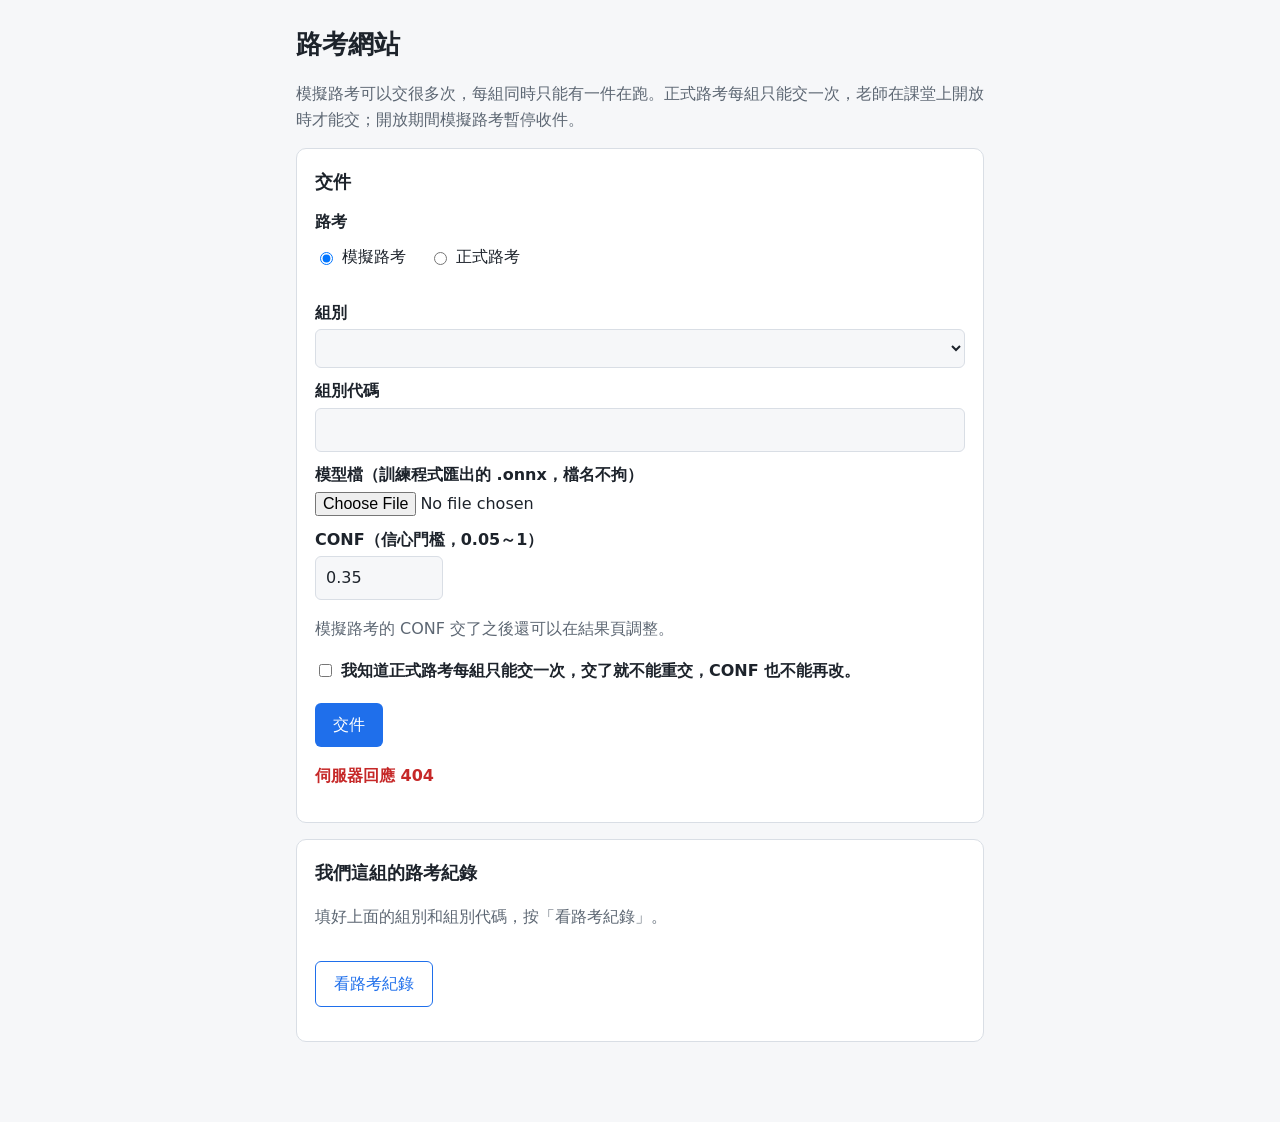
==== src/road_test/web/static/index.html @ 0482efb1 "feat: 正式路考：老師開關、每組一次、CONF 鎖定、優先執行 - 老師密碼從 ROAD_TEST_TEACHER_PASSWORD 讀（web/teacher.py，#10 沿用）；沒設定或不對" ====
<!doctype html>
<html lang="zh-Hant-TW">
<head>
  <meta charset="utf-8">
  <meta name="viewport" content="width=device-width, initial-scale=1">
  <title>路考網站</title>
  <link rel="stylesheet" href="style.css">
</head>
<body>
<main>
  <h1>路考網站</h1>
  <p class="muted">模擬路考可以交很多次，每組同時只能有一件在跑。正式路考每組只能交一次，老師在課堂上開放時才能交；開放期間模擬路考暫停收件。</p>
  <p id="final-banner" class="banner" hidden>正式路考開放中。</p>

  <form id="submit" class="card">
    <h2>交件</h2>
    <fieldset class="kinds">
      <legend>路考</legend>
      <label class="inline"><input type="radio" name="kind" value="mock" checked> 模擬路考</label>
      <label class="inline"><input type="radio" name="kind" value="final"> 正式路考</label>
      <p class="muted" id="kind-hint"></p>
    </fieldset>
    <label for="group">組別</label>
    <select id="group" name="group" required></select>
    <label for="code">組別代碼</label>
    <input id="code" name="code" type="password" autocomplete="off" required>
    <label for="model">模型檔（訓練程式匯出的 .onnx，檔名不拘）</label>
    <input id="model" name="model" type="file" accept=".onnx" required>
    <label for="conf">CONF（信心門檻，0.05～1）</label>
    <input id="conf" name="conf" type="number" min="0.05" max="1" step="0.05" value="0.35" required>
    <p class="muted" id="conf-hint">模擬路考的 CONF 交了之後還可以在結果頁調整。</p>
    <label class="inline confirm" id="confirm-row" hidden>
      <input type="checkbox" name="confirm" value="true" id="confirm">
      我知道正式路考每組只能交一次，交了就不能重交，CONF 也不能再改。
    </label>
    <button type="submit">交件</button>
    <p id="submit-error" class="error" role="alert"></p>
  </form>

  <section class="card">
    <h2>我們這組的路考紀錄</h2>
    <p class="muted" id="records-hint">填好上面的組別和組別代碼，按「看路考紀錄」。</p>
    <button type="button" class="secondary" id="show-records">看路考紀錄</button>
    <p id="records-error" class="error" role="alert"></p>
    <div id="records" hidden>
      <h3>正式路考</h3>
      <p class="muted" id="final-empty">還沒交正式路考。</p>
      <div class="table-wrap">
        <table id="records-final">
          <thead><tr><th>上傳時間</th><th>檔名</th><th class="num">CONF（鎖定）</th><th>狀態</th><th class="num">成績</th></tr></thead>
          <tbody></tbody>
        </table>
      </div>
      <h3>模擬路考</h3>
      <p class="muted" id="mock-empty">還沒交模擬路考。</p>
      <div class="table-wrap">
        <table id="records-mock">
          <thead><tr><th>上傳時間</th><th>檔名</th><th class="num">CONF</th><th>狀態</th><th class="num">成績</th></tr></thead>
          <tbody></tbody>
        </table>
      </div>
    </div>
  </section>
</main>
<script src="common.js"></script>
<script src="index.js"></script>
</body>
</html>
---- src/road_test/web/static/style.css ----
:root {
  --bg: #f6f7f9; --card: #fff; --text: #1d232b; --muted: #5d6773; --line: #d9dee5;
  --accent: #1f6feb; --bad: #c62828; --warn: #c06600; --good: #2e7d32;
}
@media (prefers-color-scheme: dark) {
  :root { --bg: #14181d; --card: #1d232b; --text: #e6e9ee; --muted: #9aa4b0; --line: #333c47;
          --accent: #5b9bff; --bad: #ff6b6b; --warn: #ffa94d; --good: #63c174; }
}
* { box-sizing: border-box; }
body { margin: 0; background: var(--bg); color: var(--text);
       font: 16px/1.6 system-ui, "Noto Sans TC", "Microsoft JhengHei", sans-serif; }
main { max-width: 720px; margin: 0 auto; padding: 24px 16px 64px; }
h1 { font-size: 1.6rem; margin: 0 0 4px; }
h2 { font-size: 1.15rem; margin: 0 0 12px; }
a { color: var(--accent); }
.card { background: var(--card); border: 1px solid var(--line); border-radius: 10px; padding: 18px; margin: 16px 0; }
.muted { color: var(--muted); }
label { display: block; margin: 10px 0 4px; font-weight: 600; }
input, select, button { font: inherit; }
input[type=text], input[type=password], select { width: 100%; padding: 8px 10px; border: 1px solid var(--line);
  border-radius: 6px; background: var(--bg); color: var(--text); }
input[type=file] { width: 100%; }
button { margin-top: 16px; padding: 9px 18px; border: 0; border-radius: 6px; background: var(--accent); color: #fff;
         cursor: pointer; }
button:disabled { opacity: .5; cursor: default; }
button.secondary { background: transparent; color: var(--accent); border: 1px solid var(--accent); }
.error { color: var(--bad); font-weight: 600; }
.banner { background: var(--card); border: 2px solid var(--warn); border-radius: 8px; padding: 8px 12px; font-weight: 600; }
fieldset.kinds { border: 0; padding: 0; margin: 10px 0 0; }
fieldset.kinds legend { font-weight: 600; padding: 0; }
label.inline { display: inline-flex; gap: 6px; align-items: center; font-weight: 400; margin-right: 18px; }
label.confirm { display: flex; align-items: flex-start; margin-top: 12px; font-weight: 600; }
label.confirm input { margin-top: 6px; }
input[type=number] { width: 8em; padding: 8px 10px; border: 1px solid var(--line); border-radius: 6px;
  background: var(--bg); color: var(--text); }
h3 { font-size: 1rem; margin: 16px 0 6px; }
.score { font-size: 3rem; font-weight: 700; line-height: 1.1; }
progress { width: 100%; height: 10px; }
.table-wrap { overflow-x: auto; }
table { width: 100%; border-collapse: collapse; }
th, td { text-align: left; padding: 6px 4px; border-bottom: 1px solid var(--line); white-space: nowrap; }
td.num, th.num { text-align: right; font-variant-numeric: tabular-nums; }
ol.log { list-style: none; padding: 0; margin: 0; font-variant-numeric: tabular-nums; }
ol.log li { padding: 6px 0; border-bottom: 1px solid var(--line); display: flex; gap: 12px; }
ol.log .t { color: var(--muted); min-width: 3.5em; }
ol.log .p { margin-left: auto; color: var(--bad); font-weight: 600; }
.miss { color: var(--bad); }
.false-alarm { color: var(--warn); }
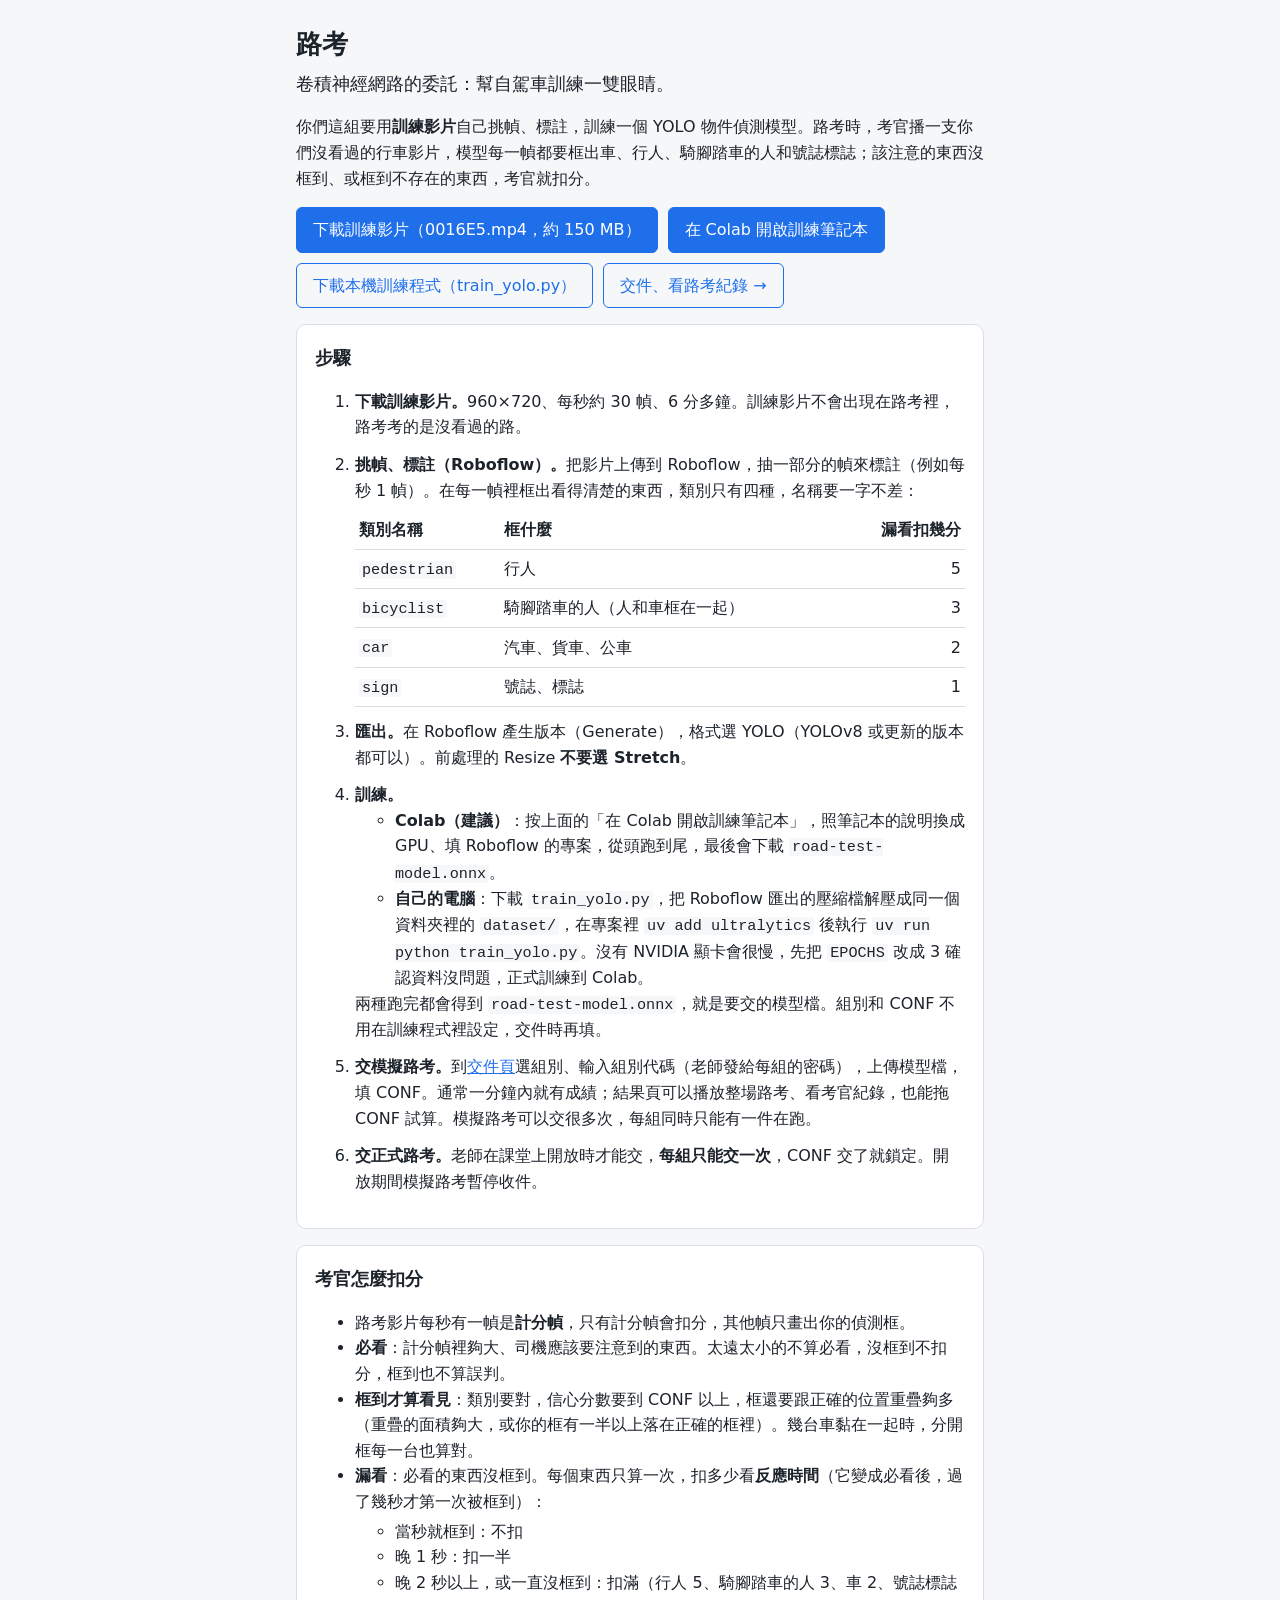
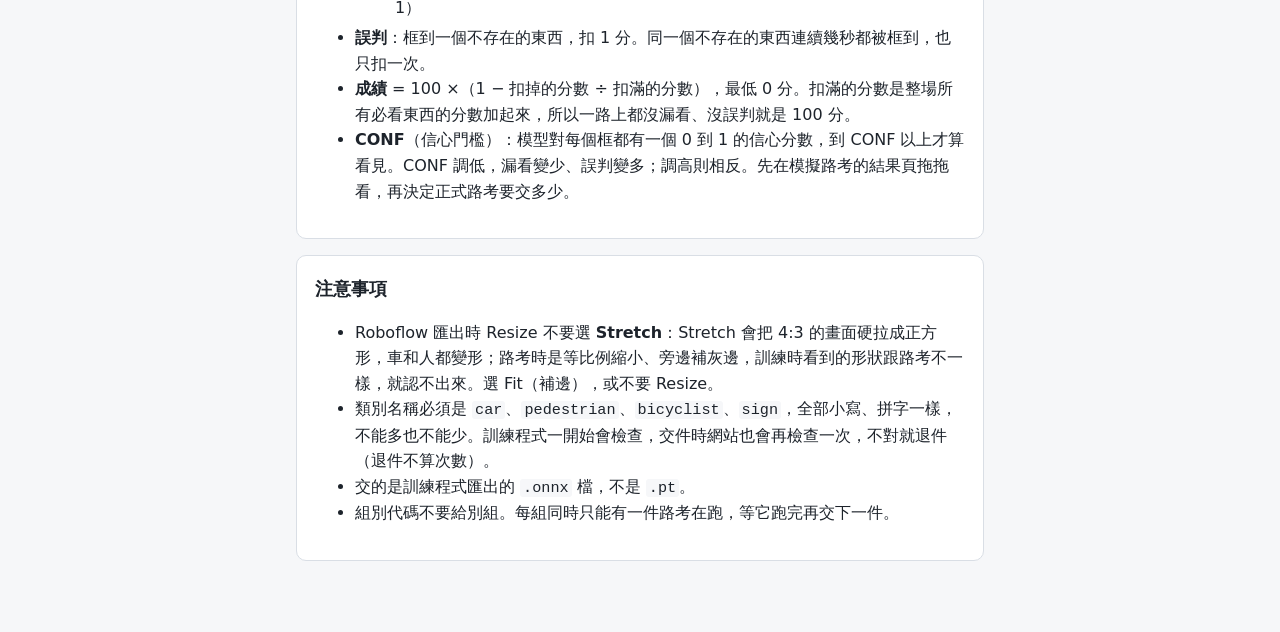
==== commit 7cd937f4: "feat: 首頁改成委託頁（說明、計分規則、注意事項、下載訓練影片與訓練程式、在 Colab 開啟），交件移到 submit.html Co-Authored-By: Claude Opus 5.5 " ====
--- a/src/road_test/web/static/index.html
+++ b/src/road_test/web/static/index.html
@@ -7,62 +7,74 @@
   <link rel="stylesheet" href="style.css">
 </head>
 <body>
-<main>
-  <h1>路考網站</h1>
-  <p class="muted">模擬路考可以交很多次，每組同時只能有一件在跑。正式路考每組只能交一次，老師在課堂上開放時才能交；開放期間模擬路考暫停收件。</p>
-  <p id="final-banner" class="banner" hidden>正式路考開放中。</p>
+<main class="brief">
+  <h1>路考</h1>
+  <p class="lead">卷積神經網路的委託：幫自駕車訓練一雙眼睛。</p>
+  <p>你們這組要用<strong>訓練影片</strong>自己挑幀、標註，訓練一個 YOLO 物件偵測模型。路考時，考官播一支你們沒看過的行車影片，模型每一幀都要框出車、行人、騎腳踏車的人和號誌標誌；該注意的東西沒框到、或框到不存在的東西，考官就扣分。</p>
 
-  <form id="submit" class="card">
-    <h2>交件</h2>
-    <fieldset class="kinds">
-      <legend>路考</legend>
-      <label class="inline"><input type="radio" name="kind" value="mock" checked> 模擬路考</label>
-      <label class="inline"><input type="radio" name="kind" value="final"> 正式路考</label>
-      <p class="muted" id="kind-hint"></p>
-    </fieldset>
-    <label for="group">組別</label>
-    <select id="group" name="group" required></select>
-    <label for="code">組別代碼</label>
-    <input id="code" name="code" type="password" autocomplete="off" required>
-    <label for="model">模型檔（訓練程式匯出的 .onnx，檔名不拘）</label>
-    <input id="model" name="model" type="file" accept=".onnx" required>
-    <label for="conf">CONF（信心門檻，0.05～1）</label>
-    <input id="conf" name="conf" type="number" min="0.05" max="1" step="0.05" value="0.35" required>
-    <p class="muted" id="conf-hint">模擬路考的 CONF 交了之後還可以在結果頁調整。</p>
-    <label class="inline confirm" id="confirm-row" hidden>
-      <input type="checkbox" name="confirm" value="true" id="confirm">
-      我知道正式路考每組只能交一次，交了就不能重交，CONF 也不能再改。
-    </label>
-    <button type="submit">交件</button>
-    <p id="submit-error" class="error" role="alert"></p>
-  </form>
+  <nav class="actions" aria-label="下載與交件">
+    <a class="button" href="/downloads/0016E5.mp4" download>下載訓練影片（0016E5.mp4，約 150 MB）</a>
+    <a class="button" href="https://colab.research.google.com/github/mz038197/road-test/blob/main/student/train_yolo_colab.ipynb" target="_blank" rel="noopener">在 Colab 開啟訓練筆記本</a>
+    <a class="button secondary" href="/downloads/train_yolo.py" download>下載本機訓練程式（train_yolo.py）</a>
+    <a class="button secondary" href="submit.html">交件、看路考紀錄 →</a>
+  </nav>
 
   <section class="card">
-    <h2>我們這組的路考紀錄</h2>
-    <p class="muted" id="records-hint">填好上面的組別和組別代碼，按「看路考紀錄」。</p>
-    <button type="button" class="secondary" id="show-records">看路考紀錄</button>
-    <p id="records-error" class="error" role="alert"></p>
-    <div id="records" hidden>
-      <h3>正式路考</h3>
-      <p class="muted" id="final-empty">還沒交正式路考。</p>
-      <div class="table-wrap">
-        <table id="records-final">
-          <thead><tr><th>上傳時間</th><th>檔名</th><th class="num">CONF（鎖定）</th><th>狀態</th><th class="num">成績</th></tr></thead>
-          <tbody></tbody>
+    <h2>步驟</h2>
+    <ol class="steps">
+      <li><strong>下載訓練影片。</strong>960×720、每秒約 30 幀、6 分多鐘。訓練影片不會出現在路考裡，路考考的是沒看過的路。</li>
+      <li><strong>挑幀、標註（Roboflow）。</strong>把影片上傳到 Roboflow，抽一部分的幀來標註（例如每秒 1 幀）。在每一幀裡框出看得清楚的東西，類別只有四種，名稱要一字不差：
+        <table class="classes">
+          <thead><tr><th>類別名稱</th><th>框什麼</th><th class="num">漏看扣幾分</th></tr></thead>
+          <tbody>
+            <tr><td><code>pedestrian</code></td><td>行人</td><td class="num">5</td></tr>
+            <tr><td><code>bicyclist</code></td><td>騎腳踏車的人（人和車框在一起）</td><td class="num">3</td></tr>
+            <tr><td><code>car</code></td><td>汽車、貨車、公車</td><td class="num">2</td></tr>
+            <tr><td><code>sign</code></td><td>號誌、標誌</td><td class="num">1</td></tr>
+          </tbody>
         </table>
-      </div>
-      <h3>模擬路考</h3>
-      <p class="muted" id="mock-empty">還沒交模擬路考。</p>
-      <div class="table-wrap">
-        <table id="records-mock">
-          <thead><tr><th>上傳時間</th><th>檔名</th><th class="num">CONF</th><th>狀態</th><th class="num">成績</th></tr></thead>
-          <tbody></tbody>
-        </table>
-      </div>
-    </div>
+      </li>
+      <li><strong>匯出。</strong>在 Roboflow 產生版本（Generate），格式選 YOLO（YOLOv8 或更新的版本都可以）。前處理的 Resize <strong>不要選 Stretch</strong>。</li>
+      <li><strong>訓練。</strong>
+        <ul>
+          <li><strong>Colab（建議）</strong>：按上面的「在 Colab 開啟訓練筆記本」，照筆記本的說明換成 GPU、填 Roboflow 的專案，從頭跑到尾，最後會下載 <code>road-test-model.onnx</code>。</li>
+          <li><strong>自己的電腦</strong>：下載 <code>train_yolo.py</code>，把 Roboflow 匯出的壓縮檔解壓成同一個資料夾裡的 <code>dataset/</code>，在專案裡 <code>uv add ultralytics</code> 後執行 <code>uv run python train_yolo.py</code>。沒有 NVIDIA 顯卡會很慢，先把 <code>EPOCHS</code> 改成 3 確認資料沒問題，正式訓練到 Colab。</li>
+        </ul>
+        兩種跑完都會得到 <code>road-test-model.onnx</code>，就是要交的模型檔。組別和 CONF 不用在訓練程式裡設定，交件時再填。
+      </li>
+      <li><strong>交模擬路考。</strong>到<a href="submit.html">交件頁</a>選組別、輸入組別代碼（老師發給每組的密碼），上傳模型檔，填 CONF。通常一分鐘內就有成績；結果頁可以播放整場路考、看考官紀錄，也能拖 CONF 試算。模擬路考可以交很多次，每組同時只能有一件在跑。</li>
+      <li><strong>交正式路考。</strong>老師在課堂上開放時才能交，<strong>每組只能交一次</strong>，CONF 交了就鎖定。開放期間模擬路考暫停收件。</li>
+    </ol>
+  </section>
+
+  <section class="card">
+    <h2>考官怎麼扣分</h2>
+    <ul>
+      <li>路考影片每秒有一幀是<strong>計分幀</strong>，只有計分幀會扣分，其他幀只畫出你的偵測框。</li>
+      <li><strong>必看</strong>：計分幀裡夠大、司機應該要注意到的東西。太遠太小的不算必看，沒框到不扣分，框到也不算誤判。</li>
+      <li><strong>框到才算看見</strong>：類別要對，信心分數要到 CONF 以上，框還要跟正確的位置重疊夠多（重疊的面積夠大，或你的框有一半以上落在正確的框裡）。幾台車黏在一起時，分開框每一台也算對。</li>
+      <li><strong>漏看</strong>：必看的東西沒框到。每個東西只算一次，扣多少看<strong>反應時間</strong>（它變成必看後，過了幾秒才第一次被框到）：
+        <ul>
+          <li>當秒就框到：不扣</li>
+          <li>晚 1 秒：扣一半</li>
+          <li>晚 2 秒以上，或一直沒框到：扣滿（行人 5、騎腳踏車的人 3、車 2、號誌標誌 1）</li>
+        </ul>
+      </li>
+      <li><strong>誤判</strong>：框到一個不存在的東西，扣 1 分。同一個不存在的東西連續幾秒都被框到，也只扣一次。</li>
+      <li><strong>成績</strong> = 100 ×（1 − 扣掉的分數 ÷ 扣滿的分數），最低 0 分。扣滿的分數是整場所有必看東西的分數加起來，所以一路上都沒漏看、沒誤判就是 100 分。</li>
+      <li><strong>CONF</strong>（信心門檻）：模型對每個框都有一個 0 到 1 的信心分數，到 CONF 以上才算看見。CONF 調低，漏看變少、誤判變多；調高則相反。先在模擬路考的結果頁拖拖看，再決定正式路考要交多少。</li>
+    </ul>
+  </section>
+
+  <section class="card">
+    <h2>注意事項</h2>
+    <ul>
+      <li>Roboflow 匯出時 Resize 不要選 <strong>Stretch</strong>：Stretch 會把 4:3 的畫面硬拉成正方形，車和人都變形；路考時是等比例縮小、旁邊補灰邊，訓練時看到的形狀跟路考不一樣，就認不出來。選 Fit（補邊），或不要 Resize。</li>
+      <li>類別名稱必須是 <code>car</code>、<code>pedestrian</code>、<code>bicyclist</code>、<code>sign</code>，全部小寫、拼字一樣，不能多也不能少。訓練程式一開始會檢查，交件時網站也會再檢查一次，不對就退件（退件不算次數）。</li>
+      <li>交的是訓練程式匯出的 <code>.onnx</code> 檔，不是 <code>.pt</code>。</li>
+      <li>組別代碼不要給別組。每組同時只能有一件路考在跑，等它跑完再交下一件。</li>
+    </ul>
   </section>
 </main>
-<script src="common.js"></script>
-<script src="index.js"></script>
 </body>
 </html>
--- a/src/road_test/web/static/style.css
+++ b/src/road_test/web/static/style.css
@@ -8,7 +8,7 @@
 }
 * { box-sizing: border-box; }
 body { margin: 0; background: var(--bg); color: var(--text);
-       font: 16px/1.6 system-ui, "Noto Sans TC", "Microsoft JhengHei", sans-serif; }
+       font: 16px/1.6 system-ui, "Microsoft JhengHei", "PingFang TC", "Noto Sans TC", sans-serif; }
 main { max-width: 720px; margin: 0 auto; padding: 24px 16px 64px; }
 h1 { font-size: 1.6rem; margin: 0 0 4px; }
 h2 { font-size: 1.15rem; margin: 0 0 12px; }
@@ -46,3 +46,71 @@
 ol.log .p { margin-left: auto; color: var(--bad); font-weight: 600; }
 .miss { color: var(--bad); }
 .false-alarm { color: var(--warn); }
+
+/* 結果頁的播放器（player.js）：左邊影片，右邊分數和考官紀錄，下面控制列 */
+body.wide main { max-width: 1320px; }
+#score-card { display: flex; align-items: baseline; gap: 10px; flex-wrap: wrap; }
+#score-card .score { font-size: 1.8rem; }
+.conf-slider { flex-basis: 100%; display: flex; align-items: center; gap: 10px; flex-wrap: wrap; }
+.conf-slider label { font-weight: 600; min-width: 6.5em; font-variant-numeric: tabular-nums; }
+.conf-slider input[type=range] { flex: 1 1 240px; max-width: 480px; }
+.conf-slider p { flex-basis: 100%; margin: 0; }
+.player { display: grid; grid-template-columns: minmax(0, 1fr) 320px; grid-template-rows: auto auto; gap: 12px;
+          margin: 16px 0; outline: none; }
+.player:fullscreen { background: #000; padding: 12px; grid-template-rows: minmax(0, 1fr) auto; color: #e6e9ee;
+                     --card: #1d232b; --line: #333c47; --muted: #9aa4b0; }
+.stage { position: relative; background: #000; border-radius: 8px; overflow: hidden; min-height: 0;
+         aspect-ratio: 4 / 3; align-self: start; justify-self: center;
+         width: min(100%, calc((100vh - 140px) * 4 / 3)); }  /* 控制列要留在螢幕裡 */
+.stage video { display: block; width: 100%; height: 100%; object-fit: fill; }
+.player:fullscreen .stage { height: 100%; width: auto; max-width: 100%; justify-self: center; align-self: center; }
+.stage canvas { position: absolute; inset: 0; width: 100%; height: 100%; pointer-events: auto; cursor: pointer; }
+.panel { background: var(--card); border: 1px solid var(--line); border-radius: 8px; padding: 14px;
+         display: flex; flex-direction: column; min-height: 0; max-height: 100%; overflow: hidden; }
+.player:not(:fullscreen) .panel { max-height: calc(100vh - 140px); }
+.live-score { font-size: 3.4rem; font-weight: 700; line-height: 1; font-variant-numeric: tabular-nums; }
+.live-score .unit { font-size: 1.2rem; margin-left: 4px; }
+.score-sub { margin: 4px 0 12px; font-size: .9rem; }
+.panel h2 { margin: 0 0 6px; }
+.panel .log { overflow-y: auto; flex: 1; padding-right: 10px; }
+.log button.jump { all: unset; display: flex; gap: 10px; width: 100%; cursor: pointer; }
+.log button.jump:hover, .log button.jump:focus-visible { background: color-mix(in srgb, var(--accent) 12%, transparent); }
+.log li:first-child { animation: arrive .6s ease-out; }
+@keyframes arrive { from { background: color-mix(in srgb, var(--bad) 25%, transparent); } }
+.controls { grid-column: 1 / -1; display: flex; align-items: center; gap: 10px; flex-wrap: wrap; }
+.controls button { margin: 0; padding: 6px 12px; }
+.controls .play { min-width: 3em; }
+.controls .seek { flex: 1; min-width: 160px; }
+.controls .clock { font-variant-numeric: tabular-nums; min-width: 7.5em; }
+.controls .speed { background: transparent; color: var(--accent); border: 1px solid var(--accent); }
+.controls .speed.on { background: var(--accent); color: #fff; }
+@media (max-width: 900px) {
+  .player { grid-template-columns: 1fr; }
+  .player:not(:fullscreen) .panel { max-height: 50vh; }
+}
+
+/* 管理頁（teacher.html） */
+body.admin main { max-width: 1000px; }
+.row { display: flex; align-items: center; gap: 10px; flex-wrap: wrap; margin-top: 12px; }
+.row button, .row label { margin: 0; }
+.row select { width: auto; }
+button.small { margin: 0; padding: 4px 10px; font-size: .9rem; }
+button.danger { background: var(--bad); color: #fff; }
+td.code { font: 600 1.35rem/1.2 ui-monospace, Consolas, monospace; letter-spacing: .06em; }
+td.actions button + button { margin-left: 6px; }
+.confirm-box { margin-top: 12px; padding: 12px 14px; border: 2px solid var(--warn); border-radius: 8px; }
+.confirm-box p { margin: 0 0 4px; }
+.confirm-box button { margin-top: 8px; }
+.notice { color: var(--good); font-weight: 600; }
+
+/* 委託頁（index.html） */
+.lead { font-size: 1.15rem; margin: 0 0 12px; }
+.actions { display: flex; flex-wrap: wrap; gap: 10px; margin: 16px 0; }
+a.button { display: inline-block; padding: 9px 16px; border-radius: 6px; background: var(--accent); color: #fff;
+           text-decoration: none; border: 1px solid var(--accent); }
+a.button.secondary { background: transparent; color: var(--accent); }
+.brief ol.steps > li { margin-bottom: 12px; }
+.brief ul ul { margin: 4px 0; }
+.brief code { font-size: .95em; padding: 0 3px; border-radius: 3px; background: var(--bg); }
+table.classes { margin: 8px 0; }
+table.classes td, table.classes th { white-space: normal; }
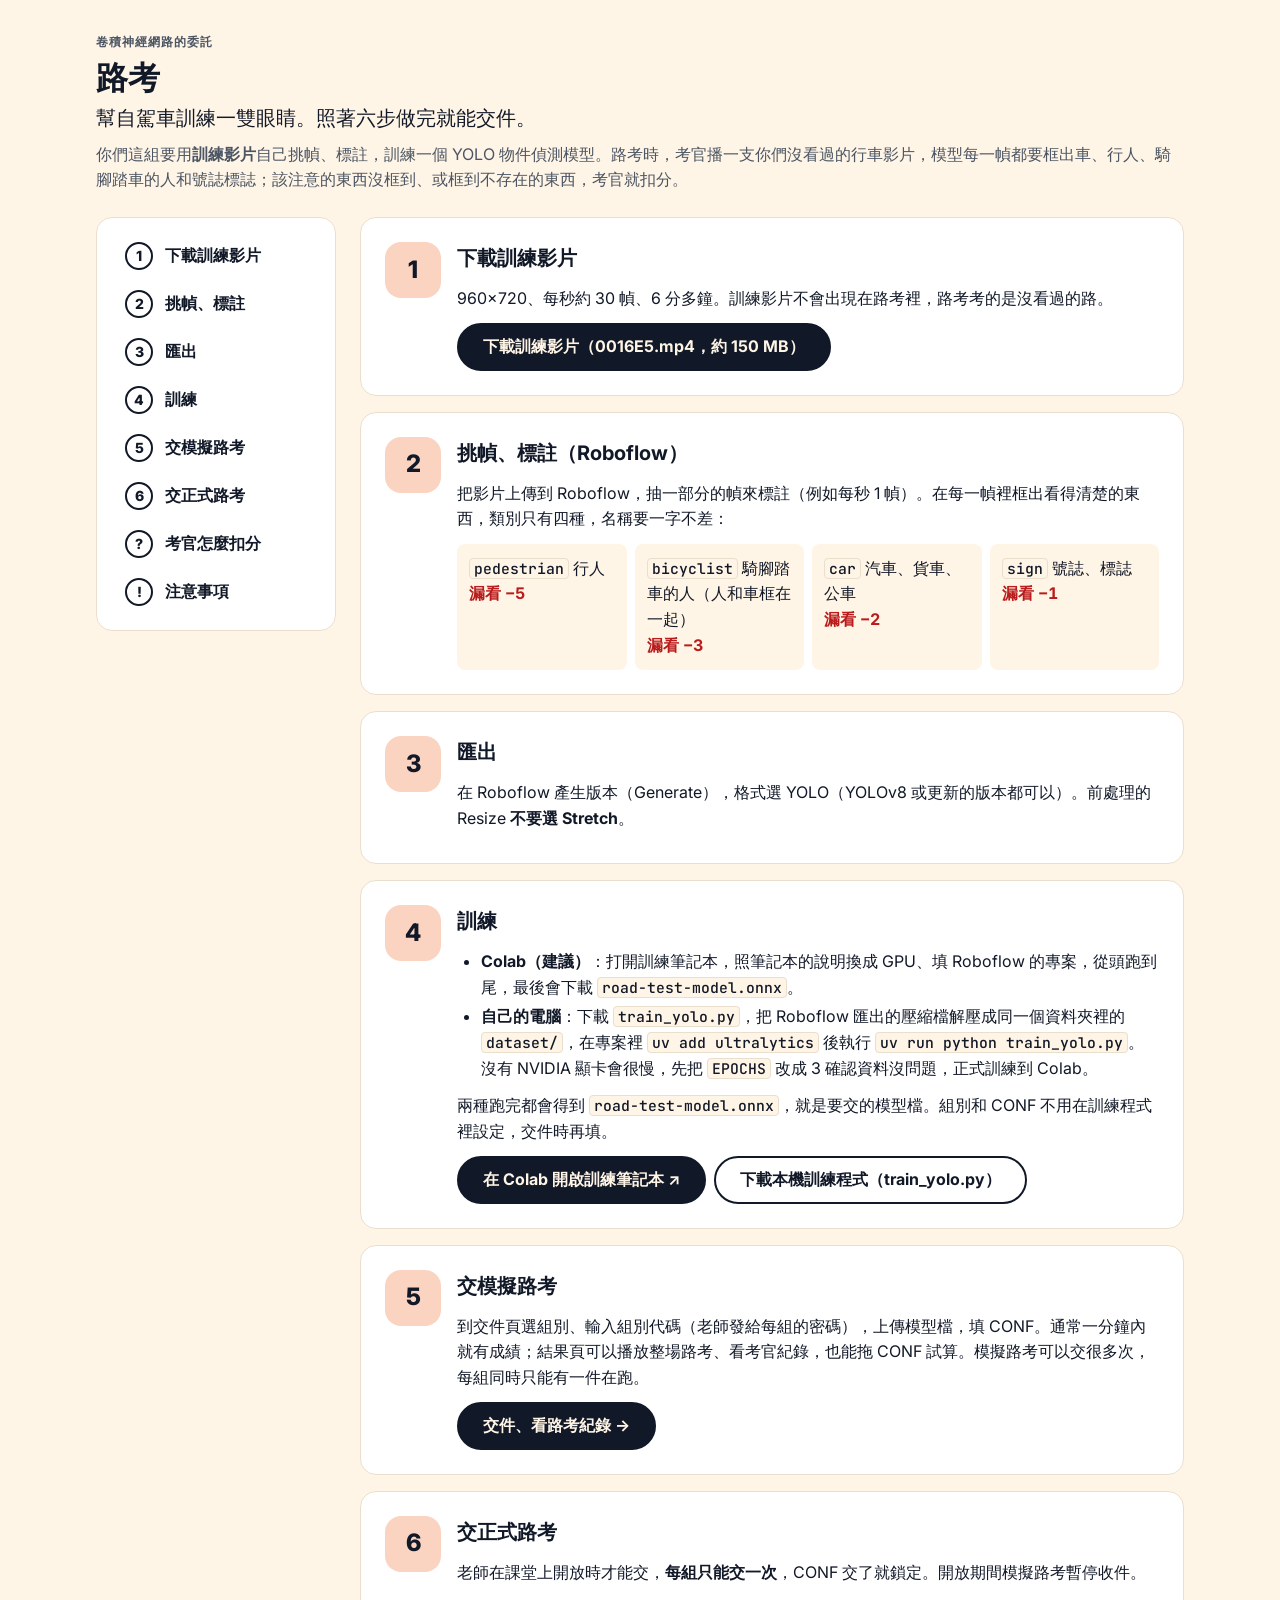
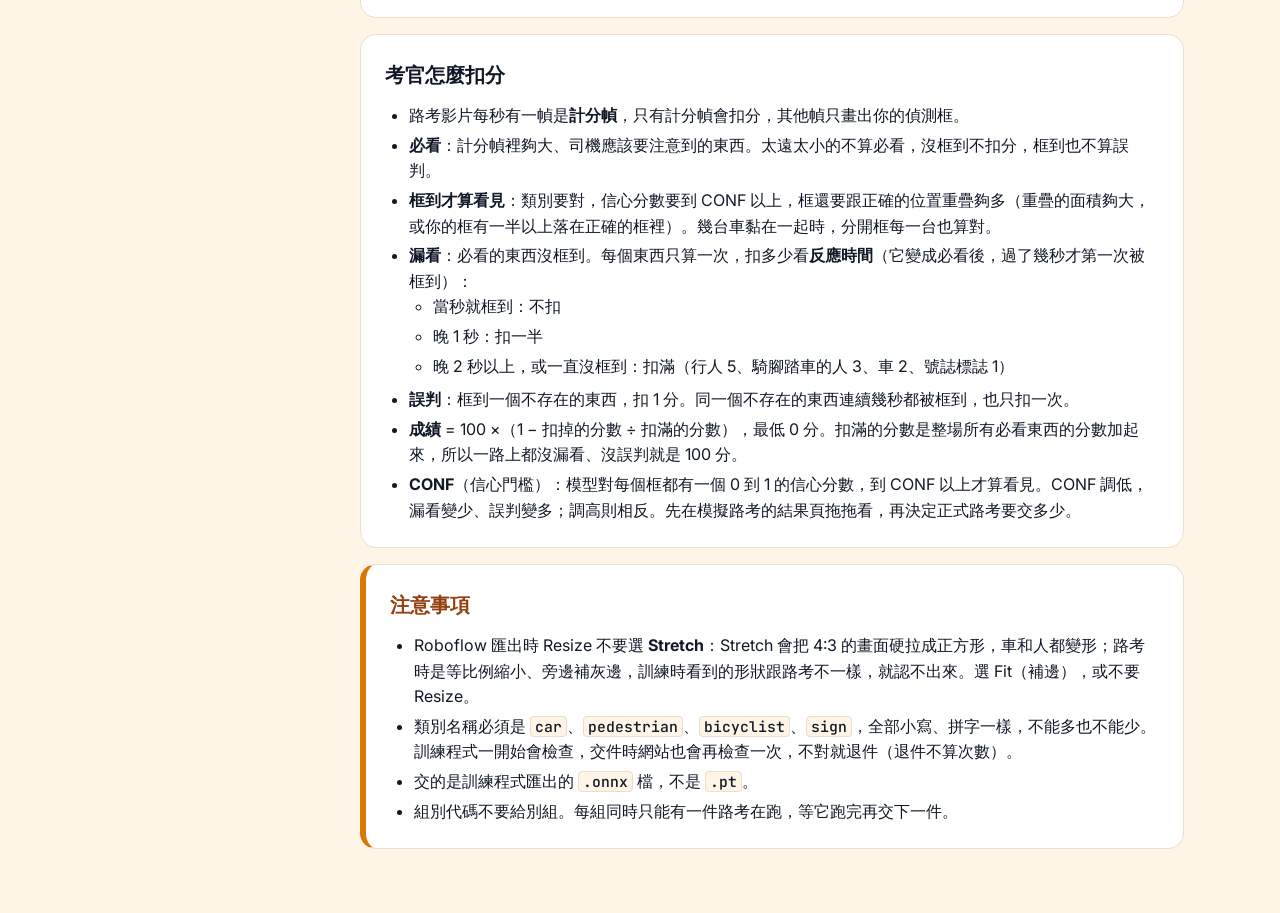
==== commit 3b49ed02: "feat: 委託頁、交件頁改成 bento 步驟版面（左邊步驟導覽，每一步一張方塊） - style.css 換成 bento 規格的色票、字級、間距變數，結果頁、管理頁、播放器跟著換色但版面不變 -" ====
--- a/src/road_test/web/static/index.html
+++ b/src/road_test/web/static/index.html
@@ -4,77 +4,131 @@
   <meta charset="utf-8">
   <meta name="viewport" content="width=device-width, initial-scale=1">
   <title>路考網站</title>
+  <link rel="stylesheet" href="https://fonts.googleapis.com/css2?family=Inter:wght@400;500;600;700;800&family=JetBrains+Mono:wght@500;600&display=swap">
   <link rel="stylesheet" href="style.css">
 </head>
-<body>
+<body class="steps-page">
 <main class="brief">
-  <h1>路考</h1>
-  <p class="lead">卷積神經網路的委託：幫自駕車訓練一雙眼睛。</p>
-  <p>你們這組要用<strong>訓練影片</strong>自己挑幀、標註，訓練一個 YOLO 物件偵測模型。路考時，考官播一支你們沒看過的行車影片，模型每一幀都要框出車、行人、騎腳踏車的人和號誌標誌；該注意的東西沒框到、或框到不存在的東西，考官就扣分。</p>
+  <header class="page-head">
+    <p class="eyebrow">卷積神經網路的委託</p>
+    <h1>路考</h1>
+    <p class="lead">幫自駕車訓練一雙眼睛。照著六步做完就能交件。</p>
+    <p class="muted">你們這組要用<strong>訓練影片</strong>自己挑幀、標註，訓練一個 YOLO 物件偵測模型。路考時，考官播一支你們沒看過的行車影片，模型每一幀都要框出車、行人、騎腳踏車的人和號誌標誌；該注意的東西沒框到、或框到不存在的東西，考官就扣分。</p>
+  </header>
 
-  <nav class="actions" aria-label="下載與交件">
-    <a class="button" href="/downloads/0016E5.mp4" download>下載訓練影片（0016E5.mp4，約 150 MB）</a>
-    <a class="button" href="https://colab.research.google.com/github/mz038197/road-test/blob/main/student/train_yolo_colab.ipynb" target="_blank" rel="noopener">在 Colab 開啟訓練筆記本</a>
-    <a class="button secondary" href="/downloads/train_yolo.py" download>下載本機訓練程式（train_yolo.py）</a>
-    <a class="button secondary" href="submit.html">交件、看路考紀錄 →</a>
-  </nav>
+  <div class="steps-layout">
+    <nav class="card step-nav" aria-label="步驟">
+      <ol>
+        <li><a href="#step-1"><span class="n">1</span>下載訓練影片</a></li>
+        <li><a href="#step-2"><span class="n">2</span>挑幀、標註</a></li>
+        <li><a href="#step-3"><span class="n">3</span>匯出</a></li>
+        <li><a href="#step-4"><span class="n">4</span>訓練</a></li>
+        <li><a href="#step-5"><span class="n">5</span>交模擬路考</a></li>
+        <li><a href="#step-6"><span class="n">6</span>交正式路考</a></li>
+        <li><a href="#scoring"><span class="n">?</span>考官怎麼扣分</a></li>
+        <li><a href="#notes"><span class="n">!</span>注意事項</a></li>
+      </ol>
+    </nav>
 
-  <section class="card">
-    <h2>步驟</h2>
-    <ol class="steps">
-      <li><strong>下載訓練影片。</strong>960×720、每秒約 30 幀、6 分多鐘。訓練影片不會出現在路考裡，路考考的是沒看過的路。</li>
-      <li><strong>挑幀、標註（Roboflow）。</strong>把影片上傳到 Roboflow，抽一部分的幀來標註（例如每秒 1 幀）。在每一幀裡框出看得清楚的東西，類別只有四種，名稱要一字不差：
-        <table class="classes">
-          <thead><tr><th>類別名稱</th><th>框什麼</th><th class="num">漏看扣幾分</th></tr></thead>
-          <tbody>
-            <tr><td><code>pedestrian</code></td><td>行人</td><td class="num">5</td></tr>
-            <tr><td><code>bicyclist</code></td><td>騎腳踏車的人（人和車框在一起）</td><td class="num">3</td></tr>
-            <tr><td><code>car</code></td><td>汽車、貨車、公車</td><td class="num">2</td></tr>
-            <tr><td><code>sign</code></td><td>號誌、標誌</td><td class="num">1</td></tr>
-          </tbody>
-        </table>
-      </li>
-      <li><strong>匯出。</strong>在 Roboflow 產生版本（Generate），格式選 YOLO（YOLOv8 或更新的版本都可以）。前處理的 Resize <strong>不要選 Stretch</strong>。</li>
-      <li><strong>訓練。</strong>
+    <div class="step-list">
+      <section class="card step" id="step-1">
+        <div class="n" aria-hidden="true">1</div>
+        <div class="body">
+          <h2>下載訓練影片</h2>
+          <p>960×720、每秒約 30 幀、6 分多鐘。訓練影片不會出現在路考裡，路考考的是沒看過的路。</p>
+          <div class="step-actions">
+            <a class="button" href="/downloads/0016E5.mp4" download>下載訓練影片（0016E5.mp4，約 150 MB）</a>
+          </div>
+        </div>
+      </section>
+
+      <section class="card step" id="step-2">
+        <div class="n" aria-hidden="true">2</div>
+        <div class="body">
+          <h2>挑幀、標註（Roboflow）</h2>
+          <p>把影片上傳到 Roboflow，抽一部分的幀來標註（例如每秒 1 幀）。在每一幀裡框出看得清楚的東西，類別只有四種，名稱要一字不差：</p>
+          <div class="class-grid">
+            <div><code>pedestrian</code>行人<span class="pts">漏看 −5</span></div>
+            <div><code>bicyclist</code>騎腳踏車的人（人和車框在一起）<span class="pts">漏看 −3</span></div>
+            <div><code>car</code>汽車、貨車、公車<span class="pts">漏看 −2</span></div>
+            <div><code>sign</code>號誌、標誌<span class="pts">漏看 −1</span></div>
+          </div>
+        </div>
+      </section>
+
+      <section class="card step" id="step-3">
+        <div class="n" aria-hidden="true">3</div>
+        <div class="body">
+          <h2>匯出</h2>
+          <p>在 Roboflow 產生版本（Generate），格式選 YOLO（YOLOv8 或更新的版本都可以）。前處理的 Resize <strong>不要選 Stretch</strong>。</p>
+        </div>
+      </section>
+
+      <section class="card step" id="step-4">
+        <div class="n" aria-hidden="true">4</div>
+        <div class="body">
+          <h2>訓練</h2>
+          <ul>
+            <li><strong>Colab（建議）</strong>：打開訓練筆記本，照筆記本的說明換成 GPU、填 Roboflow 的專案，從頭跑到尾，最後會下載 <code>road-test-model.onnx</code>。</li>
+            <li><strong>自己的電腦</strong>：下載 <code>train_yolo.py</code>，把 Roboflow 匯出的壓縮檔解壓成同一個資料夾裡的 <code>dataset/</code>，在專案裡 <code>uv add ultralytics</code> 後執行 <code>uv run python train_yolo.py</code>。沒有 NVIDIA 顯卡會很慢，先把 <code>EPOCHS</code> 改成 3 確認資料沒問題，正式訓練到 Colab。</li>
+          </ul>
+          <p>兩種跑完都會得到 <code>road-test-model.onnx</code>，就是要交的模型檔。組別和 CONF 不用在訓練程式裡設定，交件時再填。</p>
+          <div class="step-actions">
+            <a class="button" href="https://colab.research.google.com/github/mz038197/road-test/blob/main/student/train_yolo_colab.ipynb" target="_blank" rel="noopener">在 Colab 開啟訓練筆記本 ↗</a>
+            <a class="button secondary" href="/downloads/train_yolo.py" download>下載本機訓練程式（train_yolo.py）</a>
+          </div>
+        </div>
+      </section>
+
+      <section class="card step" id="step-5">
+        <div class="n" aria-hidden="true">5</div>
+        <div class="body">
+          <h2>交模擬路考</h2>
+          <p>到交件頁選組別、輸入組別代碼（老師發給每組的密碼），上傳模型檔，填 CONF。通常一分鐘內就有成績；結果頁可以播放整場路考、看考官紀錄，也能拖 CONF 試算。模擬路考可以交很多次，每組同時只能有一件在跑。</p>
+          <div class="step-actions">
+            <a class="button" href="submit.html">交件、看路考紀錄 →</a>
+          </div>
+        </div>
+      </section>
+
+      <section class="card step" id="step-6">
+        <div class="n" aria-hidden="true">6</div>
+        <div class="body">
+          <h2>交正式路考</h2>
+          <p>老師在課堂上開放時才能交，<strong>每組只能交一次</strong>，CONF 交了就鎖定。開放期間模擬路考暫停收件。</p>
+        </div>
+      </section>
+
+      <section class="card" id="scoring">
+        <h2>考官怎麼扣分</h2>
         <ul>
-          <li><strong>Colab（建議）</strong>：按上面的「在 Colab 開啟訓練筆記本」，照筆記本的說明換成 GPU、填 Roboflow 的專案，從頭跑到尾，最後會下載 <code>road-test-model.onnx</code>。</li>
-          <li><strong>自己的電腦</strong>：下載 <code>train_yolo.py</code>，把 Roboflow 匯出的壓縮檔解壓成同一個資料夾裡的 <code>dataset/</code>，在專案裡 <code>uv add ultralytics</code> 後執行 <code>uv run python train_yolo.py</code>。沒有 NVIDIA 顯卡會很慢，先把 <code>EPOCHS</code> 改成 3 確認資料沒問題，正式訓練到 Colab。</li>
+          <li>路考影片每秒有一幀是<strong>計分幀</strong>，只有計分幀會扣分，其他幀只畫出你的偵測框。</li>
+          <li><strong>必看</strong>：計分幀裡夠大、司機應該要注意到的東西。太遠太小的不算必看，沒框到不扣分，框到也不算誤判。</li>
+          <li><strong>框到才算看見</strong>：類別要對，信心分數要到 CONF 以上，框還要跟正確的位置重疊夠多（重疊的面積夠大，或你的框有一半以上落在正確的框裡）。幾台車黏在一起時，分開框每一台也算對。</li>
+          <li><strong>漏看</strong>：必看的東西沒框到。每個東西只算一次，扣多少看<strong>反應時間</strong>（它變成必看後，過了幾秒才第一次被框到）：
+            <ul>
+              <li>當秒就框到：不扣</li>
+              <li>晚 1 秒：扣一半</li>
+              <li>晚 2 秒以上，或一直沒框到：扣滿（行人 5、騎腳踏車的人 3、車 2、號誌標誌 1）</li>
+            </ul>
+          </li>
+          <li><strong>誤判</strong>：框到一個不存在的東西，扣 1 分。同一個不存在的東西連續幾秒都被框到，也只扣一次。</li>
+          <li><strong>成績</strong> = 100 ×（1 − 扣掉的分數 ÷ 扣滿的分數），最低 0 分。扣滿的分數是整場所有必看東西的分數加起來，所以一路上都沒漏看、沒誤判就是 100 分。</li>
+          <li><strong>CONF</strong>（信心門檻）：模型對每個框都有一個 0 到 1 的信心分數，到 CONF 以上才算看見。CONF 調低，漏看變少、誤判變多；調高則相反。先在模擬路考的結果頁拖拖看，再決定正式路考要交多少。</li>
         </ul>
-        兩種跑完都會得到 <code>road-test-model.onnx</code>，就是要交的模型檔。組別和 CONF 不用在訓練程式裡設定，交件時再填。
-      </li>
-      <li><strong>交模擬路考。</strong>到<a href="submit.html">交件頁</a>選組別、輸入組別代碼（老師發給每組的密碼），上傳模型檔，填 CONF。通常一分鐘內就有成績；結果頁可以播放整場路考、看考官紀錄，也能拖 CONF 試算。模擬路考可以交很多次，每組同時只能有一件在跑。</li>
-      <li><strong>交正式路考。</strong>老師在課堂上開放時才能交，<strong>每組只能交一次</strong>，CONF 交了就鎖定。開放期間模擬路考暫停收件。</li>
-    </ol>
-  </section>
+      </section>
 
-  <section class="card">
-    <h2>考官怎麼扣分</h2>
-    <ul>
-      <li>路考影片每秒有一幀是<strong>計分幀</strong>，只有計分幀會扣分，其他幀只畫出你的偵測框。</li>
-      <li><strong>必看</strong>：計分幀裡夠大、司機應該要注意到的東西。太遠太小的不算必看，沒框到不扣分，框到也不算誤判。</li>
-      <li><strong>框到才算看見</strong>：類別要對，信心分數要到 CONF 以上，框還要跟正確的位置重疊夠多（重疊的面積夠大，或你的框有一半以上落在正確的框裡）。幾台車黏在一起時，分開框每一台也算對。</li>
-      <li><strong>漏看</strong>：必看的東西沒框到。每個東西只算一次，扣多少看<strong>反應時間</strong>（它變成必看後，過了幾秒才第一次被框到）：
+      <section class="card warn" id="notes">
+        <h2>注意事項</h2>
         <ul>
-          <li>當秒就框到：不扣</li>
-          <li>晚 1 秒：扣一半</li>
-          <li>晚 2 秒以上，或一直沒框到：扣滿（行人 5、騎腳踏車的人 3、車 2、號誌標誌 1）</li>
+          <li>Roboflow 匯出時 Resize 不要選 <strong>Stretch</strong>：Stretch 會把 4:3 的畫面硬拉成正方形，車和人都變形；路考時是等比例縮小、旁邊補灰邊，訓練時看到的形狀跟路考不一樣，就認不出來。選 Fit（補邊），或不要 Resize。</li>
+          <li>類別名稱必須是 <code>car</code>、<code>pedestrian</code>、<code>bicyclist</code>、<code>sign</code>，全部小寫、拼字一樣，不能多也不能少。訓練程式一開始會檢查，交件時網站也會再檢查一次，不對就退件（退件不算次數）。</li>
+          <li>交的是訓練程式匯出的 <code>.onnx</code> 檔，不是 <code>.pt</code>。</li>
+          <li>組別代碼不要給別組。每組同時只能有一件路考在跑，等它跑完再交下一件。</li>
         </ul>
-      </li>
-      <li><strong>誤判</strong>：框到一個不存在的東西，扣 1 分。同一個不存在的東西連續幾秒都被框到，也只扣一次。</li>
-      <li><strong>成績</strong> = 100 ×（1 − 扣掉的分數 ÷ 扣滿的分數），最低 0 分。扣滿的分數是整場所有必看東西的分數加起來，所以一路上都沒漏看、沒誤判就是 100 分。</li>
-      <li><strong>CONF</strong>（信心門檻）：模型對每個框都有一個 0 到 1 的信心分數，到 CONF 以上才算看見。CONF 調低，漏看變少、誤判變多；調高則相反。先在模擬路考的結果頁拖拖看，再決定正式路考要交多少。</li>
-    </ul>
-  </section>
-
-  <section class="card">
-    <h2>注意事項</h2>
-    <ul>
-      <li>Roboflow 匯出時 Resize 不要選 <strong>Stretch</strong>：Stretch 會把 4:3 的畫面硬拉成正方形，車和人都變形；路考時是等比例縮小、旁邊補灰邊，訓練時看到的形狀跟路考不一樣，就認不出來。選 Fit（補邊），或不要 Resize。</li>
-      <li>類別名稱必須是 <code>car</code>、<code>pedestrian</code>、<code>bicyclist</code>、<code>sign</code>，全部小寫、拼字一樣，不能多也不能少。訓練程式一開始會檢查，交件時網站也會再檢查一次，不對就退件（退件不算次數）。</li>
-      <li>交的是訓練程式匯出的 <code>.onnx</code> 檔，不是 <code>.pt</code>。</li>
-      <li>組別代碼不要給別組。每組同時只能有一件路考在跑，等它跑完再交下一件。</li>
-    </ul>
-  </section>
+      </section>
+    </div>
+  </div>
 </main>
 </body>
 </html>
--- a/src/road_test/web/static/style.css
+++ b/src/road_test/web/static/style.css
@@ -1,116 +1,219 @@
+/* 路考網站的樣式。設計規格：.claude/skills/design-system/SKILL.md（bento：圓角方塊、米色底、桃色重點）。
+   顏色、字、間距都只用下面的變數。*-ink 是為了文字對比（≥ 4.5:1）加深的版本；--fs-48 是規格外多加的一級，給成績大字。 */
 :root {
-  --bg: #f6f7f9; --card: #fff; --text: #1d232b; --muted: #5d6773; --line: #d9dee5;
-  --accent: #1f6feb; --bad: #c62828; --warn: #c06600; --good: #2e7d32;
+  /* 規格色 */
+  --primary: #FAD4C0; --secondary: #80A1C1; --success: #16A34A; --warning: #D97706; --danger: #DC2626;
+  --surface: #FFF5E6; --text: #111827;
+  /* 衍生 */
+  --tile: #FFFFFF; --line: #EADFCC; --muted: #4B5563; --on-primary: #111827; --on-warning: #111827;
+  --secondary-ink: #3E5F80; --danger-ink: #B91C1C; --warning-ink: #92400E; --success-ink: #15803D;
+  /* 字 */
+  --font: Inter, "Noto Sans TC", "Microsoft JhengHei", "PingFang TC", system-ui, sans-serif;
+  --mono: "JetBrains Mono", ui-monospace, Consolas, monospace;
+  --fs-12: 12px; --fs-14: 14px; --fs-16: 16px; --fs-20: 20px; --fs-24: 24px; --fs-32: 32px; --fs-48: 48px;
+  /* 間距、圓角 */
+  --s-4: 4px; --s-8: 8px; --s-12: 12px; --s-16: 16px; --s-24: 24px; --s-32: 32px;
+  --radius: 16px; --radius-sm: 8px; --pill: 999px;
 }
 @media (prefers-color-scheme: dark) {
-  :root { --bg: #14181d; --card: #1d232b; --text: #e6e9ee; --muted: #9aa4b0; --line: #333c47;
-          --accent: #5b9bff; --bad: #ff6b6b; --warn: #ffa94d; --good: #63c174; }
-}
+  :root {
+    --primary: #5A3A2C; --on-primary: #FFE9DC; --surface: #15120F; --tile: #211C18; --line: #3A322B;
+    --text: #F3EEE8; --muted: #B5ADA4; --secondary-ink: #A9C3DC; --danger-ink: #FF8A8A;
+    --warning-ink: #F6B663; --success-ink: #6FD39A;
+  }
+}
+
+/* ---- 基本 ---- */
 * { box-sizing: border-box; }
-body { margin: 0; background: var(--bg); color: var(--text);
-       font: 16px/1.6 system-ui, "Microsoft JhengHei", "PingFang TC", "Noto Sans TC", sans-serif; }
-main { max-width: 720px; margin: 0 auto; padding: 24px 16px 64px; }
-h1 { font-size: 1.6rem; margin: 0 0 4px; }
-h2 { font-size: 1.15rem; margin: 0 0 12px; }
-a { color: var(--accent); }
-.card { background: var(--card); border: 1px solid var(--line); border-radius: 10px; padding: 18px; margin: 16px 0; }
+[hidden] { display: none !important; }
+body { margin: 0; background: var(--surface); color: var(--text); font: var(--fs-16)/1.6 var(--font); }
+main { max-width: 760px; margin: 0 auto; padding: var(--s-32) var(--s-16) 64px; }
+h1 { font-size: var(--fs-32); line-height: 1.2; font-weight: 800; letter-spacing: -.01em; margin: 0 0 var(--s-4); }
+h2 { font-size: var(--fs-20); font-weight: 700; margin: 0 0 var(--s-12); }
+h3 { font-size: var(--fs-16); font-weight: 700; margin: var(--s-16) 0 var(--s-8); }
+p { margin: 0 0 var(--s-8); }
+ul, ol { margin: 0 0 var(--s-8); padding-left: var(--s-24); }
+li + li { margin-top: var(--s-4); }
+a { color: var(--secondary-ink); text-underline-offset: 3px; }
+code { font: 500 .92em var(--mono); background: var(--surface); border: 1px solid var(--line);
+       padding: 0 var(--s-4); border-radius: 4px; }
+:focus-visible { outline: 3px solid var(--secondary-ink); outline-offset: 2px; }
 .muted { color: var(--muted); }
-label { display: block; margin: 10px 0 4px; font-weight: 600; }
+.lead { font-size: var(--fs-20); font-weight: 500; margin: 0 0 var(--s-8); }
+.eyebrow { font-size: var(--fs-12); font-weight: 700; letter-spacing: .08em; color: var(--muted);
+           margin: 0 0 var(--s-8); }
+.back { display: inline-block; font-size: var(--fs-14); font-weight: 600; margin-bottom: var(--s-8); }
+.page-head { margin-bottom: var(--s-24); }
+
+/* ---- 方塊 ---- */
+.card { background: var(--tile); border: 1px solid var(--line); border-radius: var(--radius); padding: var(--s-24);
+        margin: var(--s-16) 0; min-width: 0; }
+.card > :last-child { margin-bottom: 0; }
+
+/* ---- 表單 ---- */
+label { display: block; margin: var(--s-16) 0 var(--s-4); font-weight: 700; font-size: var(--fs-14); }
 input, select, button { font: inherit; }
-input[type=text], input[type=password], select { width: 100%; padding: 8px 10px; border: 1px solid var(--line);
-  border-radius: 6px; background: var(--bg); color: var(--text); }
-input[type=file] { width: 100%; }
-button { margin-top: 16px; padding: 9px 18px; border: 0; border-radius: 6px; background: var(--accent); color: #fff;
-         cursor: pointer; }
+input[type=text], input[type=password], input[type=number], select {
+  width: 100%; padding: var(--s-12) var(--s-16); border: 2px solid var(--line); border-radius: var(--radius-sm);
+  background: var(--surface); color: var(--text); }
+input[type=password] { font-family: var(--mono); letter-spacing: .1em; }
+input[type=number] { width: 10em; font-variant-numeric: tabular-nums; }
+input:focus-visible, select:focus-visible { border-color: var(--secondary-ink); outline-offset: 0; }
+input[type=file] { width: 100%; padding: var(--s-24) var(--s-16); border: 2px dashed var(--secondary);
+  border-radius: var(--radius); background: var(--surface); color: var(--muted); font-size: var(--fs-14); cursor: pointer; }
+input[type=file]:hover { border-color: var(--text); }
+input[type=file]::file-selector-button { font: 600 var(--fs-14) var(--font); padding: var(--s-8) var(--s-16);
+  margin-right: var(--s-12); border-radius: var(--pill); border: 2px solid var(--text); background: var(--tile);
+  color: var(--text); cursor: pointer; }
+label.inline { display: inline-flex; gap: var(--s-8); align-items: center; font-weight: 400; margin: 0 var(--s-16) 0 0; }
+label.confirm { display: flex; gap: var(--s-8); align-items: flex-start; margin-top: var(--s-16);
+  padding: var(--s-12) var(--s-16); border-radius: var(--radius-sm); font-weight: 700; font-size: var(--fs-16);
+  background: color-mix(in srgb, var(--warning) 18%, var(--tile)); }
+label.confirm input { margin-top: 5px; width: 18px; height: 18px; flex: none; accent-color: var(--text); }
+
+/* 模擬／正式：膠囊按鈕（還是 radio，鍵盤照常用方向鍵選） */
+fieldset.kinds { border: 0; padding: 0; margin: 0; }
+fieldset.kinds legend { font-weight: 700; font-size: var(--fs-14); padding: 0; margin-bottom: var(--s-8); }
+fieldset.kinds label.inline { position: relative; margin: 0 var(--s-8) var(--s-8) 0; padding: var(--s-8) var(--s-16);
+  border: 2px solid var(--text); border-radius: var(--pill); font-weight: 700; cursor: pointer; }
+fieldset.kinds input { position: absolute; opacity: 0; pointer-events: none; }
+fieldset.kinds label:has(input:checked) { background: var(--text); color: var(--surface); }
+fieldset.kinds label:has(input:disabled) { opacity: .45; border-style: dashed; cursor: not-allowed; }
+fieldset.kinds label:has(input:focus-visible) { outline: 3px solid var(--secondary-ink); outline-offset: 2px; }
+fieldset.kinds p { font-size: var(--fs-14); margin: 0; }
+
+/* ---- 按鈕 ---- */
+button, a.button { display: inline-flex; align-items: center; justify-content: center; gap: var(--s-8);
+  margin-top: var(--s-16); padding: var(--s-12) var(--s-24); border: 2px solid var(--text); border-radius: var(--pill);
+  background: var(--text); color: var(--surface); font-weight: 700; line-height: 1.2; text-decoration: none; cursor: pointer; }
+a.button { margin-top: 0; }
+button:hover:not(:disabled), a.button:hover { transform: translateY(-1px); box-shadow: 0 4px 0 var(--secondary); }
+button:active:not(:disabled), a.button:active { transform: none; box-shadow: none; }
 button:disabled { opacity: .5; cursor: default; }
-button.secondary { background: transparent; color: var(--accent); border: 1px solid var(--accent); }
-.error { color: var(--bad); font-weight: 600; }
-.banner { background: var(--card); border: 2px solid var(--warn); border-radius: 8px; padding: 8px 12px; font-weight: 600; }
-fieldset.kinds { border: 0; padding: 0; margin: 10px 0 0; }
-fieldset.kinds legend { font-weight: 600; padding: 0; }
-label.inline { display: inline-flex; gap: 6px; align-items: center; font-weight: 400; margin-right: 18px; }
-label.confirm { display: flex; align-items: flex-start; margin-top: 12px; font-weight: 600; }
-label.confirm input { margin-top: 6px; }
-input[type=number] { width: 8em; padding: 8px 10px; border: 1px solid var(--line); border-radius: 6px;
-  background: var(--bg); color: var(--text); }
-h3 { font-size: 1rem; margin: 16px 0 6px; }
-.score { font-size: 3rem; font-weight: 700; line-height: 1.1; }
-progress { width: 100%; height: 10px; }
+button.secondary, a.button.secondary { background: transparent; color: var(--text); }
+button.danger { background: var(--danger); border-color: var(--danger); color: #fff; }
+button.small { margin: 0; padding: var(--s-4) var(--s-12); font-size: var(--fs-14); }
+button.wide { width: 100%; padding: var(--s-16); font-size: var(--fs-20); }
+
+/* ---- 訊息 ---- */
+.error { color: var(--danger-ink); font-weight: 700; }
+.error:empty { display: none; }
+.notice { color: var(--success-ink); font-weight: 700; }
+.banner { background: var(--warning); color: var(--on-warning); border-radius: var(--radius);
+  padding: var(--s-16) var(--s-24); font-weight: 800; font-size: var(--fs-20); margin: var(--s-16) 0; }
+.warn { border-left: 6px solid var(--warning); }
+.warn h2 { color: var(--warning-ink); }
+.confirm-box { margin-top: var(--s-12); padding: var(--s-12) var(--s-16); border: 2px solid var(--warning);
+  border-radius: var(--radius-sm); }
+.confirm-box p { margin: 0 0 var(--s-4); }
+.confirm-box button { margin-top: var(--s-8); }
+
+/* ---- 表格 ---- */
 .table-wrap { overflow-x: auto; }
-table { width: 100%; border-collapse: collapse; }
-th, td { text-align: left; padding: 6px 4px; border-bottom: 1px solid var(--line); white-space: nowrap; }
+table { width: 100%; border-collapse: collapse; font-size: var(--fs-14); }
+th { text-align: left; font-size: var(--fs-12); color: var(--muted); font-weight: 700; padding: var(--s-8);
+     border-bottom: 2px solid var(--line); white-space: nowrap; }
+td { padding: var(--s-8); border-bottom: 1px solid var(--line); white-space: nowrap; }
 td.num, th.num { text-align: right; font-variant-numeric: tabular-nums; }
+tbody tr:hover { background: var(--surface); }
+.records td.num:last-child { font-size: var(--fs-20); font-weight: 800; }
+.score { font-size: var(--fs-48); font-weight: 800; line-height: 1.1; font-variant-numeric: tabular-nums; }
+progress { width: 100%; height: 10px; accent-color: var(--text); }
+
+/* ---- 步驟版面（委託頁、交件頁）：左邊步驟導覽，右邊每一步一張方塊 ---- */
+body.steps-page main { max-width: 1120px; }
+.steps-layout { display: grid; grid-template-columns: 240px minmax(0, 1fr); gap: var(--s-24); align-items: start; }
+.step-nav { position: sticky; top: var(--s-16); margin: 0; padding: var(--s-16); }
+.step-nav ol { list-style: none; padding: 0; margin: 0; }
+.step-nav li + li { margin-top: var(--s-4); }
+.step-nav a { display: flex; gap: var(--s-12); align-items: center; padding: var(--s-8) var(--s-12);
+  border-radius: var(--radius-sm); color: var(--text); text-decoration: none; font-weight: 600; }
+.step-nav a:hover { background: var(--primary); color: var(--on-primary); }
+.step-nav .n { display: grid; place-items: center; width: 28px; height: 28px; flex: none; border-radius: 50%;
+  border: 2px solid currentColor; font-size: var(--fs-14); font-weight: 800; }
+.step-list { display: grid; gap: var(--s-16); }
+.step-list > .card { margin: 0; scroll-margin-top: var(--s-16); }
+.step { display: grid; grid-template-columns: 56px minmax(0, 1fr); gap: var(--s-16); }
+.step > .n { display: grid; place-items: center; width: 56px; height: 56px; border-radius: var(--radius);
+  background: var(--primary); color: var(--on-primary); font-size: var(--fs-24); font-weight: 800; }
+.step .body > :first-child { margin-top: 0; }
+.step .body > * + * { margin-top: var(--s-12); }
+.step .body label:first-child { margin-top: 0; }
+.step-actions { display: flex; flex-wrap: wrap; gap: var(--s-8); }
+.class-grid { display: grid; grid-template-columns: repeat(4, minmax(0, 1fr)); gap: var(--s-8); }
+.class-grid > div { background: var(--surface); border-radius: var(--radius-sm); padding: var(--s-12); }
+.class-grid code { margin-right: var(--s-4); }
+.class-grid .pts { display: block; color: var(--danger-ink); font-weight: 700; font-variant-numeric: tabular-nums; }
+.pair { display: grid; grid-template-columns: 1fr 1fr; gap: var(--s-12); }
+.pair label { margin-top: 0; }
+@media (max-width: 860px) {
+  .steps-layout { grid-template-columns: 1fr; }
+  .step-nav { position: static; padding: var(--s-12); }
+  .step-nav ol { display: flex; flex-wrap: wrap; gap: var(--s-8); }
+  .step-nav li + li { margin-top: 0; }
+  .step-nav a { padding: var(--s-4) var(--s-12) var(--s-4) var(--s-4); border: 1px solid var(--line);
+    border-radius: var(--pill); font-size: var(--fs-14); gap: var(--s-8); }
+  .step-nav .n { width: 24px; height: 24px; font-size: var(--fs-12); }
+  .step { grid-template-columns: 40px minmax(0, 1fr); gap: var(--s-12); padding: var(--s-16); }
+  .step > .n { width: 40px; height: 40px; border-radius: var(--radius-sm); font-size: var(--fs-20); }
+  .class-grid { grid-template-columns: repeat(2, minmax(0, 1fr)); }
+  .pair { grid-template-columns: 1fr; }
+}
+
+/* ---- 結果頁的播放器（player.js）：左邊影片，右邊分數和考官紀錄，下面控制列 ---- */
 ol.log { list-style: none; padding: 0; margin: 0; font-variant-numeric: tabular-nums; }
-ol.log li { padding: 6px 0; border-bottom: 1px solid var(--line); display: flex; gap: 12px; }
+ol.log li { margin: 0; padding: var(--s-8) 0; border-bottom: 1px solid var(--line); display: flex; gap: var(--s-12); }
 ol.log .t { color: var(--muted); min-width: 3.5em; }
-ol.log .p { margin-left: auto; color: var(--bad); font-weight: 600; }
-.miss { color: var(--bad); }
-.false-alarm { color: var(--warn); }
-
-/* 結果頁的播放器（player.js）：左邊影片，右邊分數和考官紀錄，下面控制列 */
+ol.log .p { margin-left: auto; color: var(--danger-ink); font-weight: 700; }
+.miss { color: var(--danger-ink); }
+.false-alarm { color: var(--warning-ink); }
 body.wide main { max-width: 1320px; }
-#score-card { display: flex; align-items: baseline; gap: 10px; flex-wrap: wrap; }
-#score-card .score { font-size: 1.8rem; }
-.conf-slider { flex-basis: 100%; display: flex; align-items: center; gap: 10px; flex-wrap: wrap; }
-.conf-slider label { font-weight: 600; min-width: 6.5em; font-variant-numeric: tabular-nums; }
-.conf-slider input[type=range] { flex: 1 1 240px; max-width: 480px; }
+#score-card { display: flex; align-items: baseline; gap: var(--s-12); flex-wrap: wrap; }
+#score-card .score { font-size: var(--fs-32); }
+.conf-slider { flex-basis: 100%; display: flex; align-items: center; gap: var(--s-12); flex-wrap: wrap; }
+.conf-slider label { margin: 0; min-width: 6.5em; font-variant-numeric: tabular-nums; }
+.conf-slider input[type=range] { flex: 1 1 240px; max-width: 480px; accent-color: var(--text); }
+.conf-slider button { margin: 0; }
 .conf-slider p { flex-basis: 100%; margin: 0; }
-.player { display: grid; grid-template-columns: minmax(0, 1fr) 320px; grid-template-rows: auto auto; gap: 12px;
-          margin: 16px 0; outline: none; }
-.player:fullscreen { background: #000; padding: 12px; grid-template-rows: minmax(0, 1fr) auto; color: #e6e9ee;
-                     --card: #1d232b; --line: #333c47; --muted: #9aa4b0; }
-.stage { position: relative; background: #000; border-radius: 8px; overflow: hidden; min-height: 0;
+.player { display: grid; grid-template-columns: minmax(0, 1fr) 320px; grid-template-rows: auto auto; gap: var(--s-12);
+          margin: var(--s-16) 0; outline: none; }
+/* 全螢幕給全班看：固定黑底，不跟著淺色／深色走 */
+.player:fullscreen { background: #000; padding: var(--s-12); grid-template-rows: minmax(0, 1fr) auto; color: #F3EEE8;
+                     --tile: #211C18; --line: #3A322B; --muted: #B5ADA4; --text: #F3EEE8; --surface: #15120F; }
+.stage { position: relative; background: #000; border-radius: var(--radius); overflow: hidden; min-height: 0;
          aspect-ratio: 4 / 3; align-self: start; justify-self: center;
          width: min(100%, calc((100vh - 140px) * 4 / 3)); }  /* 控制列要留在螢幕裡 */
 .stage video { display: block; width: 100%; height: 100%; object-fit: fill; }
 .player:fullscreen .stage { height: 100%; width: auto; max-width: 100%; justify-self: center; align-self: center; }
 .stage canvas { position: absolute; inset: 0; width: 100%; height: 100%; pointer-events: auto; cursor: pointer; }
-.panel { background: var(--card); border: 1px solid var(--line); border-radius: 8px; padding: 14px;
+.panel { background: var(--tile); border: 1px solid var(--line); border-radius: var(--radius); padding: var(--s-16);
          display: flex; flex-direction: column; min-height: 0; max-height: 100%; overflow: hidden; }
 .player:not(:fullscreen) .panel { max-height: calc(100vh - 140px); }
-.live-score { font-size: 3.4rem; font-weight: 700; line-height: 1; font-variant-numeric: tabular-nums; }
-.live-score .unit { font-size: 1.2rem; margin-left: 4px; }
-.score-sub { margin: 4px 0 12px; font-size: .9rem; }
-.panel h2 { margin: 0 0 6px; }
-.panel .log { overflow-y: auto; flex: 1; padding-right: 10px; }
-.log button.jump { all: unset; display: flex; gap: 10px; width: 100%; cursor: pointer; }
-.log button.jump:hover, .log button.jump:focus-visible { background: color-mix(in srgb, var(--accent) 12%, transparent); }
+.live-score { font-size: var(--fs-48); font-weight: 800; line-height: 1; font-variant-numeric: tabular-nums; }
+.live-score .unit { font-size: var(--fs-20); margin-left: var(--s-4); }
+.score-sub { margin: var(--s-4) 0 var(--s-12); font-size: var(--fs-14); }
+.panel h2 { margin: 0 0 var(--s-8); }
+.panel .log { overflow-y: auto; flex: 1; padding-right: var(--s-12); }
+.log button.jump { all: unset; display: flex; gap: var(--s-12); width: 100%; cursor: pointer; }
+.log button.jump:hover, .log button.jump:focus-visible { background: color-mix(in srgb, var(--secondary) 18%, transparent); }
 .log li:first-child { animation: arrive .6s ease-out; }
-@keyframes arrive { from { background: color-mix(in srgb, var(--bad) 25%, transparent); } }
-.controls { grid-column: 1 / -1; display: flex; align-items: center; gap: 10px; flex-wrap: wrap; }
-.controls button { margin: 0; padding: 6px 12px; }
+@keyframes arrive { from { background: color-mix(in srgb, var(--danger) 25%, transparent); } }
+.controls { grid-column: 1 / -1; display: flex; align-items: center; gap: var(--s-12); flex-wrap: wrap; }
+.controls button { margin: 0; padding: var(--s-8) var(--s-12); }
 .controls .play { min-width: 3em; }
-.controls .seek { flex: 1; min-width: 160px; }
+.controls .seek { flex: 1; min-width: 160px; accent-color: var(--text); }
 .controls .clock { font-variant-numeric: tabular-nums; min-width: 7.5em; }
-.controls .speed { background: transparent; color: var(--accent); border: 1px solid var(--accent); }
-.controls .speed.on { background: var(--accent); color: #fff; }
+.controls .speed { background: transparent; color: var(--text); }
+.controls .speed.on { background: var(--text); color: var(--surface); }
 @media (max-width: 900px) {
   .player { grid-template-columns: 1fr; }
   .player:not(:fullscreen) .panel { max-height: 50vh; }
 }
 
-/* 管理頁（teacher.html） */
+/* ---- 管理頁（teacher.html） ---- */
 body.admin main { max-width: 1000px; }
-.row { display: flex; align-items: center; gap: 10px; flex-wrap: wrap; margin-top: 12px; }
+.row { display: flex; align-items: center; gap: var(--s-12); flex-wrap: wrap; margin-top: var(--s-12); }
 .row button, .row label { margin: 0; }
 .row select { width: auto; }
-button.small { margin: 0; padding: 4px 10px; font-size: .9rem; }
-button.danger { background: var(--bad); color: #fff; }
-td.code { font: 600 1.35rem/1.2 ui-monospace, Consolas, monospace; letter-spacing: .06em; }
-td.actions button + button { margin-left: 6px; }
-.confirm-box { margin-top: 12px; padding: 12px 14px; border: 2px solid var(--warn); border-radius: 8px; }
-.confirm-box p { margin: 0 0 4px; }
-.confirm-box button { margin-top: 8px; }
-.notice { color: var(--good); font-weight: 600; }
-
-/* 委託頁（index.html） */
-.lead { font-size: 1.15rem; margin: 0 0 12px; }
-.actions { display: flex; flex-wrap: wrap; gap: 10px; margin: 16px 0; }
-a.button { display: inline-block; padding: 9px 16px; border-radius: 6px; background: var(--accent); color: #fff;
-           text-decoration: none; border: 1px solid var(--accent); }
-a.button.secondary { background: transparent; color: var(--accent); }
-.brief ol.steps > li { margin-bottom: 12px; }
-.brief ul ul { margin: 4px 0; }
-.brief code { font-size: .95em; padding: 0 3px; border-radius: 3px; background: var(--bg); }
-table.classes { margin: 8px 0; }
-table.classes td, table.classes th { white-space: normal; }
+td.code { font: 600 var(--fs-20)/1.2 var(--mono); letter-spacing: .06em; }
+td.actions button + button { margin-left: var(--s-8); }
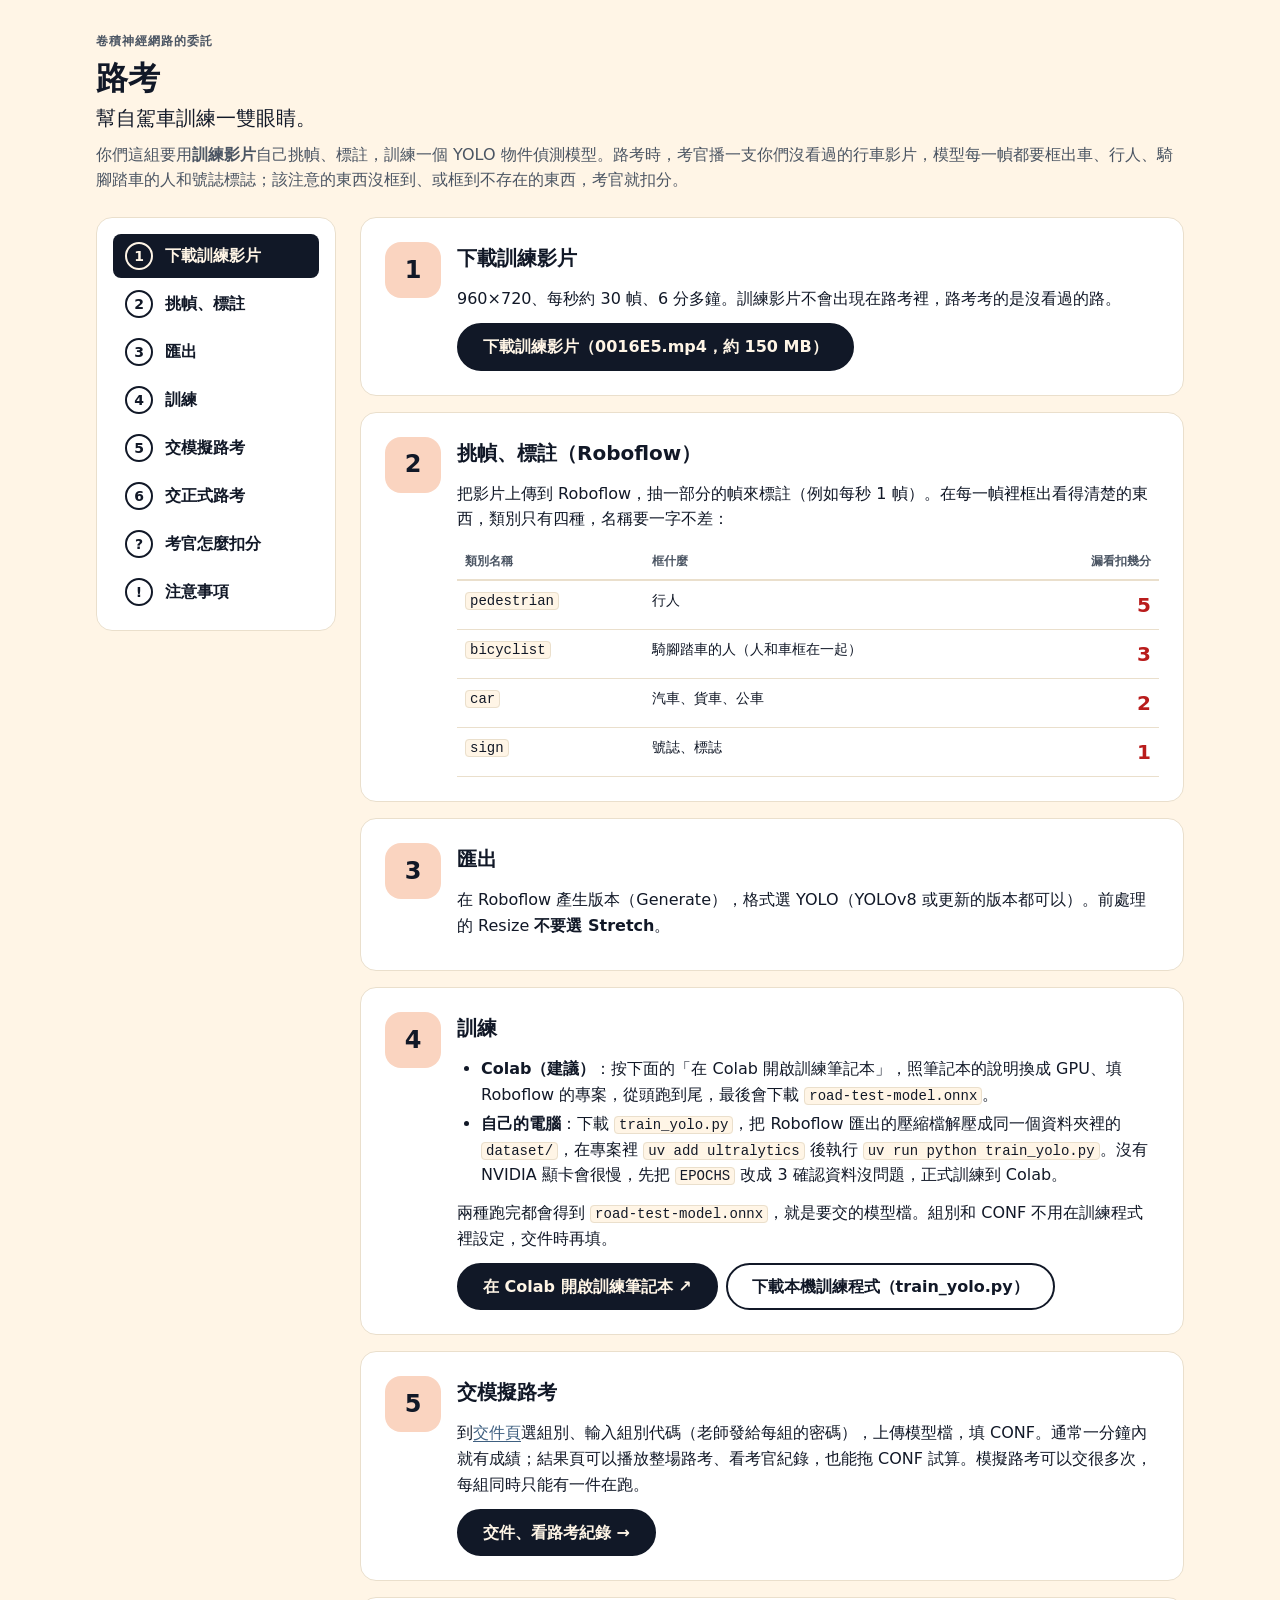
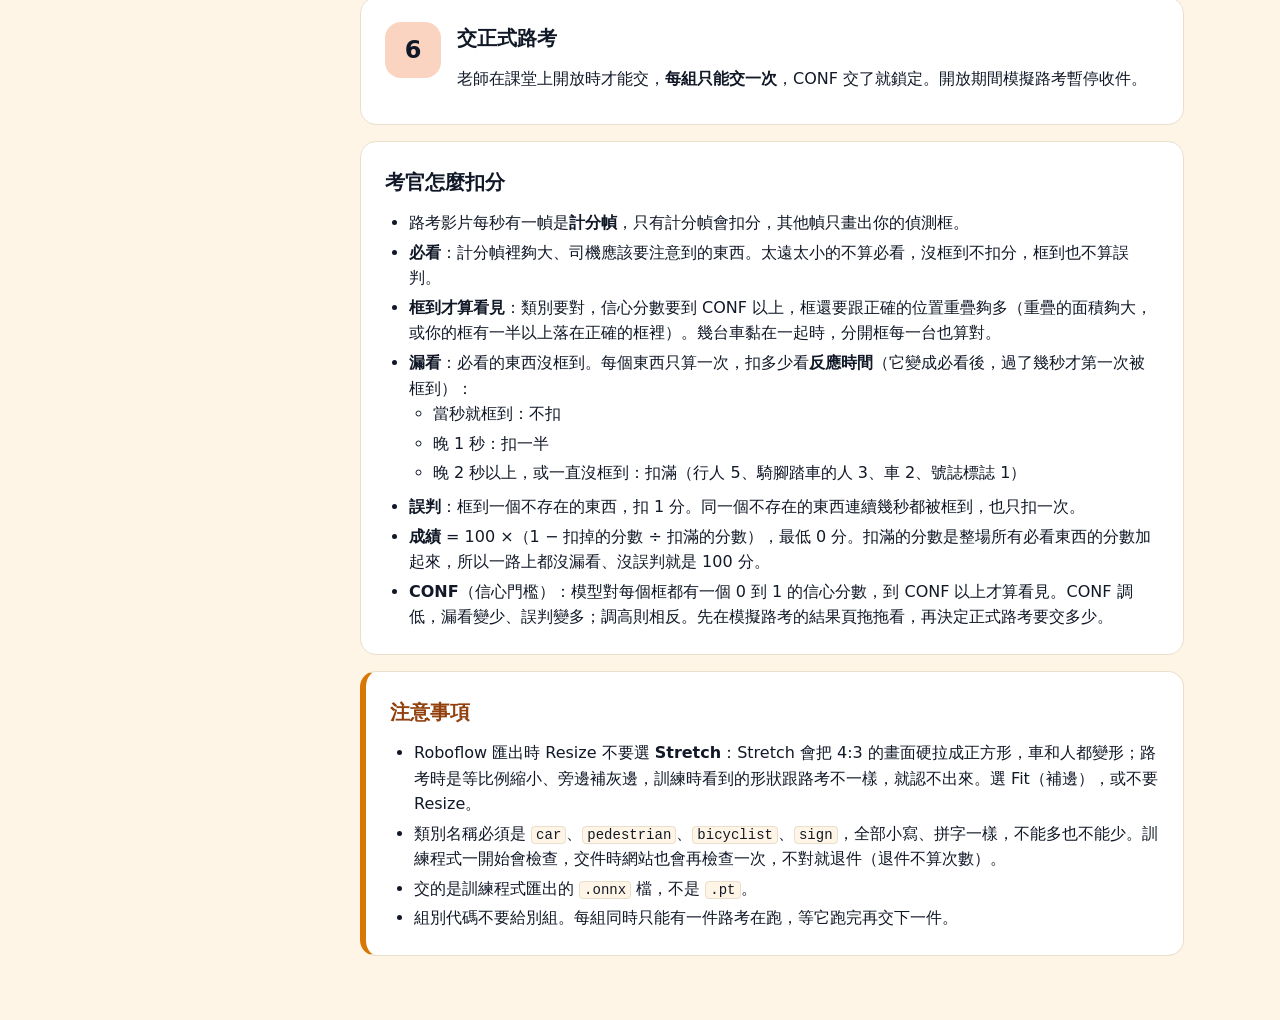
==== commit dfa6c51a: "fix: 照 code review 修步驟版面：欄位名稱、報讀、字型、委託頁原文、寫死的值 - 交件頁「模型檔」「CONF」欄位名稱改回完整的文字 - 錯誤訊息空的時候不再 display: non" ====
--- a/src/road_test/web/static/index.html
+++ b/src/road_test/web/static/index.html
@@ -4,7 +4,6 @@
   <meta charset="utf-8">
   <meta name="viewport" content="width=device-width, initial-scale=1">
   <title>路考網站</title>
-  <link rel="stylesheet" href="https://fonts.googleapis.com/css2?family=Inter:wght@400;500;600;700;800&family=JetBrains+Mono:wght@500;600&display=swap">
   <link rel="stylesheet" href="style.css">
 </head>
 <body class="steps-page">
@@ -12,28 +11,28 @@
   <header class="page-head">
     <p class="eyebrow">卷積神經網路的委託</p>
     <h1>路考</h1>
-    <p class="lead">幫自駕車訓練一雙眼睛。照著六步做完就能交件。</p>
+    <p class="lead">幫自駕車訓練一雙眼睛。</p>
     <p class="muted">你們這組要用<strong>訓練影片</strong>自己挑幀、標註，訓練一個 YOLO 物件偵測模型。路考時，考官播一支你們沒看過的行車影片，模型每一幀都要框出車、行人、騎腳踏車的人和號誌標誌；該注意的東西沒框到、或框到不存在的東西，考官就扣分。</p>
   </header>
 
   <div class="steps-layout">
     <nav class="card step-nav" aria-label="步驟">
       <ol>
-        <li><a href="#step-1"><span class="n">1</span>下載訓練影片</a></li>
-        <li><a href="#step-2"><span class="n">2</span>挑幀、標註</a></li>
-        <li><a href="#step-3"><span class="n">3</span>匯出</a></li>
-        <li><a href="#step-4"><span class="n">4</span>訓練</a></li>
-        <li><a href="#step-5"><span class="n">5</span>交模擬路考</a></li>
-        <li><a href="#step-6"><span class="n">6</span>交正式路考</a></li>
-        <li><a href="#scoring"><span class="n">?</span>考官怎麼扣分</a></li>
-        <li><a href="#notes"><span class="n">!</span>注意事項</a></li>
+        <li><a href="#step-1"><span class="step-num" aria-hidden="true">1</span>下載訓練影片</a></li>
+        <li><a href="#step-2"><span class="step-num" aria-hidden="true">2</span>挑幀、標註</a></li>
+        <li><a href="#step-3"><span class="step-num" aria-hidden="true">3</span>匯出</a></li>
+        <li><a href="#step-4"><span class="step-num" aria-hidden="true">4</span>訓練</a></li>
+        <li><a href="#step-5"><span class="step-num" aria-hidden="true">5</span>交模擬路考</a></li>
+        <li><a href="#step-6"><span class="step-num" aria-hidden="true">6</span>交正式路考</a></li>
+        <li><a href="#scoring"><span class="step-num" aria-hidden="true">?</span>考官怎麼扣分</a></li>
+        <li><a href="#notes"><span class="step-num" aria-hidden="true">!</span>注意事項</a></li>
       </ol>
     </nav>
 
-    <div class="step-list">
+    <div class="step-column">
       <section class="card step" id="step-1">
-        <div class="n" aria-hidden="true">1</div>
-        <div class="body">
+        <div class="step-num" aria-hidden="true">1</div>
+        <div class="step-body">
           <h2>下載訓練影片</h2>
           <p>960×720、每秒約 30 幀、6 分多鐘。訓練影片不會出現在路考裡，路考考的是沒看過的路。</p>
           <div class="step-actions">
@@ -43,33 +42,38 @@
       </section>
 
       <section class="card step" id="step-2">
-        <div class="n" aria-hidden="true">2</div>
-        <div class="body">
+        <div class="step-num" aria-hidden="true">2</div>
+        <div class="step-body">
           <h2>挑幀、標註（Roboflow）</h2>
           <p>把影片上傳到 Roboflow，抽一部分的幀來標註（例如每秒 1 幀）。在每一幀裡框出看得清楚的東西，類別只有四種，名稱要一字不差：</p>
-          <div class="class-grid">
-            <div><code>pedestrian</code>行人<span class="pts">漏看 −5</span></div>
-            <div><code>bicyclist</code>騎腳踏車的人（人和車框在一起）<span class="pts">漏看 −3</span></div>
-            <div><code>car</code>汽車、貨車、公車<span class="pts">漏看 −2</span></div>
-            <div><code>sign</code>號誌、標誌<span class="pts">漏看 −1</span></div>
+          <div class="table-wrap">
+            <table class="classes">
+              <thead><tr><th>類別名稱</th><th>框什麼</th><th class="num">漏看扣幾分</th></tr></thead>
+              <tbody>
+                <tr><td><code>pedestrian</code></td><td>行人</td><td class="num">5</td></tr>
+                <tr><td><code>bicyclist</code></td><td>騎腳踏車的人（人和車框在一起）</td><td class="num">3</td></tr>
+                <tr><td><code>car</code></td><td>汽車、貨車、公車</td><td class="num">2</td></tr>
+                <tr><td><code>sign</code></td><td>號誌、標誌</td><td class="num">1</td></tr>
+              </tbody>
+            </table>
           </div>
         </div>
       </section>
 
       <section class="card step" id="step-3">
-        <div class="n" aria-hidden="true">3</div>
-        <div class="body">
+        <div class="step-num" aria-hidden="true">3</div>
+        <div class="step-body">
           <h2>匯出</h2>
           <p>在 Roboflow 產生版本（Generate），格式選 YOLO（YOLOv8 或更新的版本都可以）。前處理的 Resize <strong>不要選 Stretch</strong>。</p>
         </div>
       </section>
 
       <section class="card step" id="step-4">
-        <div class="n" aria-hidden="true">4</div>
-        <div class="body">
+        <div class="step-num" aria-hidden="true">4</div>
+        <div class="step-body">
           <h2>訓練</h2>
           <ul>
-            <li><strong>Colab（建議）</strong>：打開訓練筆記本，照筆記本的說明換成 GPU、填 Roboflow 的專案，從頭跑到尾，最後會下載 <code>road-test-model.onnx</code>。</li>
+            <li><strong>Colab（建議）</strong>：按下面的「在 Colab 開啟訓練筆記本」，照筆記本的說明換成 GPU、填 Roboflow 的專案，從頭跑到尾，最後會下載 <code>road-test-model.onnx</code>。</li>
             <li><strong>自己的電腦</strong>：下載 <code>train_yolo.py</code>，把 Roboflow 匯出的壓縮檔解壓成同一個資料夾裡的 <code>dataset/</code>，在專案裡 <code>uv add ultralytics</code> 後執行 <code>uv run python train_yolo.py</code>。沒有 NVIDIA 顯卡會很慢，先把 <code>EPOCHS</code> 改成 3 確認資料沒問題，正式訓練到 Colab。</li>
           </ul>
           <p>兩種跑完都會得到 <code>road-test-model.onnx</code>，就是要交的模型檔。組別和 CONF 不用在訓練程式裡設定，交件時再填。</p>
@@ -81,10 +85,10 @@
       </section>
 
       <section class="card step" id="step-5">
-        <div class="n" aria-hidden="true">5</div>
-        <div class="body">
+        <div class="step-num" aria-hidden="true">5</div>
+        <div class="step-body">
           <h2>交模擬路考</h2>
-          <p>到交件頁選組別、輸入組別代碼（老師發給每組的密碼），上傳模型檔，填 CONF。通常一分鐘內就有成績；結果頁可以播放整場路考、看考官紀錄，也能拖 CONF 試算。模擬路考可以交很多次，每組同時只能有一件在跑。</p>
+          <p>到<a href="submit.html">交件頁</a>選組別、輸入組別代碼（老師發給每組的密碼），上傳模型檔，填 CONF。通常一分鐘內就有成績；結果頁可以播放整場路考、看考官紀錄，也能拖 CONF 試算。模擬路考可以交很多次，每組同時只能有一件在跑。</p>
           <div class="step-actions">
             <a class="button" href="submit.html">交件、看路考紀錄 →</a>
           </div>
@@ -92,8 +96,8 @@
       </section>
 
       <section class="card step" id="step-6">
-        <div class="n" aria-hidden="true">6</div>
-        <div class="body">
+        <div class="step-num" aria-hidden="true">6</div>
+        <div class="step-body">
           <h2>交正式路考</h2>
           <p>老師在課堂上開放時才能交，<strong>每組只能交一次</strong>，CONF 交了就鎖定。開放期間模擬路考暫停收件。</p>
         </div>
@@ -130,5 +134,6 @@
     </div>
   </div>
 </main>
+<script src="step-nav.js"></script>
 </body>
 </html>
--- a/src/road_test/web/static/style.css
+++ b/src/road_test/web/static/style.css
@@ -1,25 +1,39 @@
 /* 路考網站的樣式。設計規格：.claude/skills/design-system/SKILL.md（bento：圓角方塊、米色底、桃色重點）。
-   顏色、字、間距都只用下面的變數。*-ink 是為了文字對比（≥ 4.5:1）加深的版本；--fs-48 是規格外多加的一級，給成績大字。 */
+   顏色、字、間距、尺寸都只用下面的變數。*-ink 是為了文字對比（≥ 4.5:1）加深的版本；--fs-48 是規格外多加的一級，給成績大字。
+   字型不從外站載：學校網路擋外站時頁面會卡住。電腦裝了 Inter／JetBrains Mono 就用，沒有就用系統字（中文一律是系統字）。 */
 :root {
   /* 規格色 */
   --primary: #FAD4C0; --secondary: #80A1C1; --success: #16A34A; --warning: #D97706; --danger: #DC2626;
   --surface: #FFF5E6; --text: #111827;
   /* 衍生 */
-  --tile: #FFFFFF; --line: #EADFCC; --muted: #4B5563; --on-primary: #111827; --on-warning: #111827;
+  --tile: #FFFFFF; --line: #EADFCC; --muted: #4B5563; --on-primary: #111827; --on-warning: #111827; --on-danger: #FFFFFF;
   --secondary-ink: #3E5F80; --danger-ink: #B91C1C; --warning-ink: #92400E; --success-ink: #15803D;
+  /* 深色模式的色值只寫在這裡：深色模式和全螢幕播放器（固定深色）都用這一組 */
+  --dark-primary: #5A3A2C; --dark-on-primary: #FFE9DC; --dark-surface: #15120F; --dark-tile: #211C18;
+  --dark-line: #3A322B; --dark-text: #F3EEE8; --dark-muted: #B5ADA4; --dark-secondary-ink: #A9C3DC;
+  --dark-danger-ink: #FF8A8A; --dark-warning-ink: #F6B663; --dark-success-ink: #6FD39A;
+  --stage: #000000;  /* 影片底色，淺色深色都一樣 */
   /* 字 */
   --font: Inter, "Noto Sans TC", "Microsoft JhengHei", "PingFang TC", system-ui, sans-serif;
   --mono: "JetBrains Mono", ui-monospace, Consolas, monospace;
   --fs-12: 12px; --fs-14: 14px; --fs-16: 16px; --fs-20: 20px; --fs-24: 24px; --fs-32: 32px; --fs-48: 48px;
-  /* 間距、圓角 */
-  --s-4: 4px; --s-8: 8px; --s-12: 12px; --s-16: 16px; --s-24: 24px; --s-32: 32px;
-  --radius: 16px; --radius-sm: 8px; --pill: 999px;
+  /* 間距、圓角、線 */
+  --s-4: 4px; --s-8: 8px; --s-12: 12px; --s-16: 16px; --s-24: 24px; --s-32: 32px; --s-64: calc(var(--s-32) * 2);
+  --radius: 16px; --radius-sm: 8px; --radius-xs: 4px; --pill: 999px;
+  --rule: 1px; --rule-strong: 2px; --rule-accent: 6px; --focus-ring: 3px;
+  /* 元件尺寸 */
+  --nav-width: 240px; --step-num: 56px; --step-num-sm: 40px; --nav-num: 28px; --nav-num-sm: 24px; --check: 18px;
+  --page: 760px; --page-steps: 1120px; --page-admin: 1000px; --page-wide: 1320px;
+  --panel-width: 320px; --controls-room: 140px;  /* 播放器：右邊紀錄欄的寬、影片下面要留給控制列的高 */
+  --slider-min: 240px; --slider-max: 480px; --seek-min: 160px;
+  /* 斷點（@media 裡不能用變數，寫死在下面）：步驟版面 860px、播放器 900px */
 }
 @media (prefers-color-scheme: dark) {
   :root {
-    --primary: #5A3A2C; --on-primary: #FFE9DC; --surface: #15120F; --tile: #211C18; --line: #3A322B;
-    --text: #F3EEE8; --muted: #B5ADA4; --secondary-ink: #A9C3DC; --danger-ink: #FF8A8A;
-    --warning-ink: #F6B663; --success-ink: #6FD39A;
+    --primary: var(--dark-primary); --on-primary: var(--dark-on-primary); --surface: var(--dark-surface);
+    --tile: var(--dark-tile); --line: var(--dark-line); --text: var(--dark-text); --muted: var(--dark-muted);
+    --secondary-ink: var(--dark-secondary-ink); --danger-ink: var(--dark-danger-ink);
+    --warning-ink: var(--dark-warning-ink); --success-ink: var(--dark-success-ink);
   }
 }
 
@@ -27,17 +41,17 @@
 * { box-sizing: border-box; }
 [hidden] { display: none !important; }
 body { margin: 0; background: var(--surface); color: var(--text); font: var(--fs-16)/1.6 var(--font); }
-main { max-width: 760px; margin: 0 auto; padding: var(--s-32) var(--s-16) 64px; }
+main { max-width: var(--page); margin: 0 auto; padding: var(--s-32) var(--s-16) var(--s-64); }
 h1 { font-size: var(--fs-32); line-height: 1.2; font-weight: 800; letter-spacing: -.01em; margin: 0 0 var(--s-4); }
 h2 { font-size: var(--fs-20); font-weight: 700; margin: 0 0 var(--s-12); }
 h3 { font-size: var(--fs-16); font-weight: 700; margin: var(--s-16) 0 var(--s-8); }
 p { margin: 0 0 var(--s-8); }
 ul, ol { margin: 0 0 var(--s-8); padding-left: var(--s-24); }
 li + li { margin-top: var(--s-4); }
-a { color: var(--secondary-ink); text-underline-offset: 3px; }
-code { font: 500 .92em var(--mono); background: var(--surface); border: 1px solid var(--line);
-       padding: 0 var(--s-4); border-radius: 4px; }
-:focus-visible { outline: 3px solid var(--secondary-ink); outline-offset: 2px; }
+a { color: var(--secondary-ink); text-underline-offset: var(--focus-ring); }
+code { font: 500 var(--fs-14) var(--mono); background: var(--surface); border: var(--rule) solid var(--line);
+       padding: 0 var(--s-4); border-radius: var(--radius-xs); }
+:focus-visible { outline: var(--focus-ring) solid var(--secondary-ink); outline-offset: var(--rule-strong); }
 .muted { color: var(--muted); }
 .lead { font-size: var(--fs-20); font-weight: 500; margin: 0 0 var(--s-8); }
 .eyebrow { font-size: var(--fs-12); font-weight: 700; letter-spacing: .08em; color: var(--muted);
@@ -46,7 +60,7 @@
 .page-head { margin-bottom: var(--s-24); }
 
 /* ---- 方塊 ---- */
-.card { background: var(--tile); border: 1px solid var(--line); border-radius: var(--radius); padding: var(--s-24);
+.card { background: var(--tile); border: var(--rule) solid var(--line); border-radius: var(--radius); padding: var(--s-24);
         margin: var(--s-16) 0; min-width: 0; }
 .card > :last-child { margin-bottom: 0; }
 
@@ -54,56 +68,57 @@
 label { display: block; margin: var(--s-16) 0 var(--s-4); font-weight: 700; font-size: var(--fs-14); }
 input, select, button { font: inherit; }
 input[type=text], input[type=password], input[type=number], select {
-  width: 100%; padding: var(--s-12) var(--s-16); border: 2px solid var(--line); border-radius: var(--radius-sm);
+  width: 100%; padding: var(--s-12) var(--s-16); border: var(--rule-strong) solid var(--line); border-radius: var(--radius-sm);
   background: var(--surface); color: var(--text); }
 input[type=password] { font-family: var(--mono); letter-spacing: .1em; }
 input[type=number] { width: 10em; font-variant-numeric: tabular-nums; }
 input:focus-visible, select:focus-visible { border-color: var(--secondary-ink); outline-offset: 0; }
-input[type=file] { width: 100%; padding: var(--s-24) var(--s-16); border: 2px dashed var(--secondary);
+input[type=file] { width: 100%; padding: var(--s-24) var(--s-16); border: var(--rule-strong) dashed var(--secondary);
   border-radius: var(--radius); background: var(--surface); color: var(--muted); font-size: var(--fs-14); cursor: pointer; }
 input[type=file]:hover { border-color: var(--text); }
 input[type=file]::file-selector-button { font: 600 var(--fs-14) var(--font); padding: var(--s-8) var(--s-16);
-  margin-right: var(--s-12); border-radius: var(--pill); border: 2px solid var(--text); background: var(--tile);
+  margin-right: var(--s-12); border-radius: var(--pill); border: var(--rule-strong) solid var(--text); background: var(--tile);
   color: var(--text); cursor: pointer; }
 label.inline { display: inline-flex; gap: var(--s-8); align-items: center; font-weight: 400; margin: 0 var(--s-16) 0 0; }
 label.confirm { display: flex; gap: var(--s-8); align-items: flex-start; margin-top: var(--s-16);
   padding: var(--s-12) var(--s-16); border-radius: var(--radius-sm); font-weight: 700; font-size: var(--fs-16);
   background: color-mix(in srgb, var(--warning) 18%, var(--tile)); }
-label.confirm input { margin-top: 5px; width: 18px; height: 18px; flex: none; accent-color: var(--text); }
+label.confirm input { margin-top: var(--s-4); width: var(--check); height: var(--check); flex: none; accent-color: var(--text); }
 
 /* 模擬／正式：膠囊按鈕（還是 radio，鍵盤照常用方向鍵選） */
 fieldset.kinds { border: 0; padding: 0; margin: 0; }
 fieldset.kinds legend { font-weight: 700; font-size: var(--fs-14); padding: 0; margin-bottom: var(--s-8); }
 fieldset.kinds label.inline { position: relative; margin: 0 var(--s-8) var(--s-8) 0; padding: var(--s-8) var(--s-16);
-  border: 2px solid var(--text); border-radius: var(--pill); font-weight: 700; cursor: pointer; }
+  border: var(--rule-strong) solid var(--text); border-radius: var(--pill); font-weight: 700; cursor: pointer; }
 fieldset.kinds input { position: absolute; opacity: 0; pointer-events: none; }
 fieldset.kinds label:has(input:checked) { background: var(--text); color: var(--surface); }
 fieldset.kinds label:has(input:disabled) { opacity: .45; border-style: dashed; cursor: not-allowed; }
-fieldset.kinds label:has(input:focus-visible) { outline: 3px solid var(--secondary-ink); outline-offset: 2px; }
+fieldset.kinds label:has(input:focus-visible) { outline: var(--focus-ring) solid var(--secondary-ink); outline-offset: var(--rule-strong); }
 fieldset.kinds p { font-size: var(--fs-14); margin: 0; }
 
 /* ---- 按鈕 ---- */
 button, a.button { display: inline-flex; align-items: center; justify-content: center; gap: var(--s-8);
-  margin-top: var(--s-16); padding: var(--s-12) var(--s-24); border: 2px solid var(--text); border-radius: var(--pill);
+  margin-top: var(--s-16); padding: var(--s-12) var(--s-24); border: var(--rule-strong) solid var(--text); border-radius: var(--pill);
   background: var(--text); color: var(--surface); font-weight: 700; line-height: 1.2; text-decoration: none; cursor: pointer; }
 a.button { margin-top: 0; }
-button:hover:not(:disabled), a.button:hover { transform: translateY(-1px); box-shadow: 0 4px 0 var(--secondary); }
+button:hover:not(:disabled), a.button:hover { transform: translateY(calc(var(--rule) * -1)); box-shadow: 0 var(--s-4) 0 var(--secondary); }
 button:active:not(:disabled), a.button:active { transform: none; box-shadow: none; }
 button:disabled { opacity: .5; cursor: default; }
 button.secondary, a.button.secondary { background: transparent; color: var(--text); }
-button.danger { background: var(--danger); border-color: var(--danger); color: #fff; }
+button.danger { background: var(--danger); border-color: var(--danger); color: var(--on-danger); }
 button.small { margin: 0; padding: var(--s-4) var(--s-12); font-size: var(--fs-14); }
-button.wide { width: 100%; padding: var(--s-16); font-size: var(--fs-20); }
+button.full-width { width: 100%; padding: var(--s-16); font-size: var(--fs-20); }
 
 /* ---- 訊息 ---- */
 .error { color: var(--danger-ink); font-weight: 700; }
-.error:empty { display: none; }
+/* 空的時候不佔位置，但不能 display: none：role="alert" 要一直在，之後寫進去的錯誤報讀軟體才念得出來 */
+.error:empty { margin: 0; }
 .notice { color: var(--success-ink); font-weight: 700; }
 .banner { background: var(--warning); color: var(--on-warning); border-radius: var(--radius);
   padding: var(--s-16) var(--s-24); font-weight: 800; font-size: var(--fs-20); margin: var(--s-16) 0; }
-.warn { border-left: 6px solid var(--warning); }
+.warn { border-left: var(--rule-accent) solid var(--warning); }
 .warn h2 { color: var(--warning-ink); }
-.confirm-box { margin-top: var(--s-12); padding: var(--s-12) var(--s-16); border: 2px solid var(--warning);
+.confirm-box { margin-top: var(--s-12); padding: var(--s-12) var(--s-16); border: var(--rule-strong) solid var(--warning);
   border-radius: var(--radius-sm); }
 .confirm-box p { margin: 0 0 var(--s-4); }
 .confirm-box button { margin-top: var(--s-8); }
@@ -112,38 +127,40 @@
 .table-wrap { overflow-x: auto; }
 table { width: 100%; border-collapse: collapse; font-size: var(--fs-14); }
 th { text-align: left; font-size: var(--fs-12); color: var(--muted); font-weight: 700; padding: var(--s-8);
-     border-bottom: 2px solid var(--line); white-space: nowrap; }
-td { padding: var(--s-8); border-bottom: 1px solid var(--line); white-space: nowrap; }
+     border-bottom: var(--rule-strong) solid var(--line); white-space: nowrap; }
+td { padding: var(--s-8); border-bottom: var(--rule) solid var(--line); white-space: nowrap; }
 td.num, th.num { text-align: right; font-variant-numeric: tabular-nums; }
 tbody tr:hover { background: var(--surface); }
 .records td.num:last-child { font-size: var(--fs-20); font-weight: 800; }
 .score { font-size: var(--fs-48); font-weight: 800; line-height: 1.1; font-variant-numeric: tabular-nums; }
-progress { width: 100%; height: 10px; accent-color: var(--text); }
+progress { width: 100%; height: var(--s-8); accent-color: var(--text); }
 
 /* ---- 步驟版面（委託頁、交件頁）：左邊步驟導覽，右邊每一步一張方塊 ---- */
-body.steps-page main { max-width: 1120px; }
-.steps-layout { display: grid; grid-template-columns: 240px minmax(0, 1fr); gap: var(--s-24); align-items: start; }
+body.steps-page main { max-width: var(--page-steps); }
+.steps-layout { display: grid; grid-template-columns: var(--nav-width) minmax(0, 1fr); gap: var(--s-24); align-items: start; }
 .step-nav { position: sticky; top: var(--s-16); margin: 0; padding: var(--s-16); }
 .step-nav ol { list-style: none; padding: 0; margin: 0; }
 .step-nav li + li { margin-top: var(--s-4); }
 .step-nav a { display: flex; gap: var(--s-12); align-items: center; padding: var(--s-8) var(--s-12);
   border-radius: var(--radius-sm); color: var(--text); text-decoration: none; font-weight: 600; }
 .step-nav a:hover { background: var(--primary); color: var(--on-primary); }
-.step-nav .n { display: grid; place-items: center; width: 28px; height: 28px; flex: none; border-radius: 50%;
-  border: 2px solid currentColor; font-size: var(--fs-14); font-weight: 800; }
-.step-list { display: grid; gap: var(--s-16); }
-.step-list > .card { margin: 0; scroll-margin-top: var(--s-16); }
-.step { display: grid; grid-template-columns: 56px minmax(0, 1fr); gap: var(--s-16); }
-.step > .n { display: grid; place-items: center; width: 56px; height: 56px; border-radius: var(--radius);
-  background: var(--primary); color: var(--on-primary); font-size: var(--fs-24); font-weight: 800; }
-.step .body > :first-child { margin-top: 0; }
-.step .body > * + * { margin-top: var(--s-12); }
-.step .body label:first-child { margin-top: 0; }
+/* 目前看到的那一步（step-nav.js 設 aria-current） */
+.step-nav a[aria-current] { background: var(--text); color: var(--surface); }
+.step-nav .step-num { display: grid; place-items: center; width: var(--nav-num); height: var(--nav-num); flex: none;
+  border-radius: 50%; border: var(--rule-strong) solid currentColor; font-size: var(--fs-14); font-weight: 800; }
+/* 右欄：一張張方塊直排。交件頁的 <form> 也是一疊方塊，所以 step-column 裡面還有一層 step-list */
+.step-column, .step-list { display: grid; gap: var(--s-16); }
+.step-column > .card, .step-list > .card { margin: 0; scroll-margin-top: var(--s-16); }
+.step { display: grid; grid-template-columns: var(--step-num) minmax(0, 1fr); gap: var(--s-16); }
+.step > .step-num { display: grid; place-items: center; width: var(--step-num); height: var(--step-num);
+  border-radius: var(--radius); background: var(--primary); color: var(--on-primary); font-size: var(--fs-24); font-weight: 800; }
+.step-body > :first-child { margin-top: 0; }
+.step-body > * + * { margin-top: var(--s-12); }
+.step-body label:first-child { margin-top: 0; }
 .step-actions { display: flex; flex-wrap: wrap; gap: var(--s-8); }
-.class-grid { display: grid; grid-template-columns: repeat(4, minmax(0, 1fr)); gap: var(--s-8); }
-.class-grid > div { background: var(--surface); border-radius: var(--radius-sm); padding: var(--s-12); }
-.class-grid code { margin-right: var(--s-4); }
-.class-grid .pts { display: block; color: var(--danger-ink); font-weight: 700; font-variant-numeric: tabular-nums; }
+/* 委託頁第 2 步的類別表：漏看扣分用大字 */
+table.classes td { white-space: normal; vertical-align: top; }
+table.classes td.num { font-size: var(--fs-20); font-weight: 800; color: var(--danger-ink); }
 .pair { display: grid; grid-template-columns: 1fr 1fr; gap: var(--s-12); }
 .pair label { margin-top: 0; }
 @media (max-width: 860px) {
@@ -151,44 +168,46 @@
   .step-nav { position: static; padding: var(--s-12); }
   .step-nav ol { display: flex; flex-wrap: wrap; gap: var(--s-8); }
   .step-nav li + li { margin-top: 0; }
-  .step-nav a { padding: var(--s-4) var(--s-12) var(--s-4) var(--s-4); border: 1px solid var(--line);
+  .step-nav a { padding: var(--s-4) var(--s-12) var(--s-4) var(--s-4); border: var(--rule) solid var(--line);
     border-radius: var(--pill); font-size: var(--fs-14); gap: var(--s-8); }
-  .step-nav .n { width: 24px; height: 24px; font-size: var(--fs-12); }
-  .step { grid-template-columns: 40px minmax(0, 1fr); gap: var(--s-12); padding: var(--s-16); }
-  .step > .n { width: 40px; height: 40px; border-radius: var(--radius-sm); font-size: var(--fs-20); }
-  .class-grid { grid-template-columns: repeat(2, minmax(0, 1fr)); }
+  .step-nav .step-num { width: var(--nav-num-sm); height: var(--nav-num-sm); font-size: var(--fs-12); }
+  .step { grid-template-columns: var(--step-num-sm) minmax(0, 1fr); gap: var(--s-12); padding: var(--s-16); }
+  .step > .step-num { width: var(--step-num-sm); height: var(--step-num-sm); border-radius: var(--radius-sm);
+    font-size: var(--fs-20); }
   .pair { grid-template-columns: 1fr; }
 }
 
 /* ---- 結果頁的播放器（player.js）：左邊影片，右邊分數和考官紀錄，下面控制列 ---- */
 ol.log { list-style: none; padding: 0; margin: 0; font-variant-numeric: tabular-nums; }
-ol.log li { margin: 0; padding: var(--s-8) 0; border-bottom: 1px solid var(--line); display: flex; gap: var(--s-12); }
+ol.log li { margin: 0; padding: var(--s-8) 0; border-bottom: var(--rule) solid var(--line); display: flex; gap: var(--s-12); }
 ol.log .t { color: var(--muted); min-width: 3.5em; }
 ol.log .p { margin-left: auto; color: var(--danger-ink); font-weight: 700; }
 .miss { color: var(--danger-ink); }
 .false-alarm { color: var(--warning-ink); }
-body.wide main { max-width: 1320px; }
+body.wide main { max-width: var(--page-wide); }
 #score-card { display: flex; align-items: baseline; gap: var(--s-12); flex-wrap: wrap; }
 #score-card .score { font-size: var(--fs-32); }
 .conf-slider { flex-basis: 100%; display: flex; align-items: center; gap: var(--s-12); flex-wrap: wrap; }
 .conf-slider label { margin: 0; min-width: 6.5em; font-variant-numeric: tabular-nums; }
-.conf-slider input[type=range] { flex: 1 1 240px; max-width: 480px; accent-color: var(--text); }
+.conf-slider input[type=range] { flex: 1 1 var(--slider-min); max-width: var(--slider-max); accent-color: var(--text); }
 .conf-slider button { margin: 0; }
 .conf-slider p { flex-basis: 100%; margin: 0; }
-.player { display: grid; grid-template-columns: minmax(0, 1fr) 320px; grid-template-rows: auto auto; gap: var(--s-12);
-          margin: var(--s-16) 0; outline: none; }
-/* 全螢幕給全班看：固定黑底，不跟著淺色／深色走 */
-.player:fullscreen { background: #000; padding: var(--s-12); grid-template-rows: minmax(0, 1fr) auto; color: #F3EEE8;
-                     --tile: #211C18; --line: #3A322B; --muted: #B5ADA4; --text: #F3EEE8; --surface: #15120F; }
-.stage { position: relative; background: #000; border-radius: var(--radius); overflow: hidden; min-height: 0;
+.player { display: grid; grid-template-columns: minmax(0, 1fr) var(--panel-width); grid-template-rows: auto auto;
+          gap: var(--s-12); margin: var(--s-16) 0; outline: none; }
+/* 全螢幕給全班看：固定黑底、深色方塊，不跟著淺色／深色模式走 */
+.player:fullscreen { background: var(--stage); padding: var(--s-12); grid-template-rows: minmax(0, 1fr) auto;
+                     --tile: var(--dark-tile); --line: var(--dark-line); --muted: var(--dark-muted);
+                     --text: var(--dark-text); --surface: var(--dark-surface); --danger-ink: var(--dark-danger-ink);
+                     --warning-ink: var(--dark-warning-ink); color: var(--text); }
+.stage { position: relative; background: var(--stage); border-radius: var(--radius); overflow: hidden; min-height: 0;
          aspect-ratio: 4 / 3; align-self: start; justify-self: center;
-         width: min(100%, calc((100vh - 140px) * 4 / 3)); }  /* 控制列要留在螢幕裡 */
+         width: min(100%, calc((100vh - var(--controls-room)) * 4 / 3)); }  /* 控制列要留在螢幕裡 */
 .stage video { display: block; width: 100%; height: 100%; object-fit: fill; }
 .player:fullscreen .stage { height: 100%; width: auto; max-width: 100%; justify-self: center; align-self: center; }
 .stage canvas { position: absolute; inset: 0; width: 100%; height: 100%; pointer-events: auto; cursor: pointer; }
-.panel { background: var(--tile); border: 1px solid var(--line); border-radius: var(--radius); padding: var(--s-16);
+.panel { background: var(--tile); border: var(--rule) solid var(--line); border-radius: var(--radius); padding: var(--s-16);
          display: flex; flex-direction: column; min-height: 0; max-height: 100%; overflow: hidden; }
-.player:not(:fullscreen) .panel { max-height: calc(100vh - 140px); }
+.player:not(:fullscreen) .panel { max-height: calc(100vh - var(--controls-room)); }
 .live-score { font-size: var(--fs-48); font-weight: 800; line-height: 1; font-variant-numeric: tabular-nums; }
 .live-score .unit { font-size: var(--fs-20); margin-left: var(--s-4); }
 .score-sub { margin: var(--s-4) 0 var(--s-12); font-size: var(--fs-14); }
@@ -201,7 +220,7 @@
 .controls { grid-column: 1 / -1; display: flex; align-items: center; gap: var(--s-12); flex-wrap: wrap; }
 .controls button { margin: 0; padding: var(--s-8) var(--s-12); }
 .controls .play { min-width: 3em; }
-.controls .seek { flex: 1; min-width: 160px; accent-color: var(--text); }
+.controls .seek { flex: 1; min-width: var(--seek-min); accent-color: var(--text); }
 .controls .clock { font-variant-numeric: tabular-nums; min-width: 7.5em; }
 .controls .speed { background: transparent; color: var(--text); }
 .controls .speed.on { background: var(--text); color: var(--surface); }
@@ -211,7 +230,7 @@
 }
 
 /* ---- 管理頁（teacher.html） ---- */
-body.admin main { max-width: 1000px; }
+body.admin main { max-width: var(--page-admin); }
 .row { display: flex; align-items: center; gap: var(--s-12); flex-wrap: wrap; margin-top: var(--s-12); }
 .row button, .row label { margin: 0; }
 .row select { width: auto; }
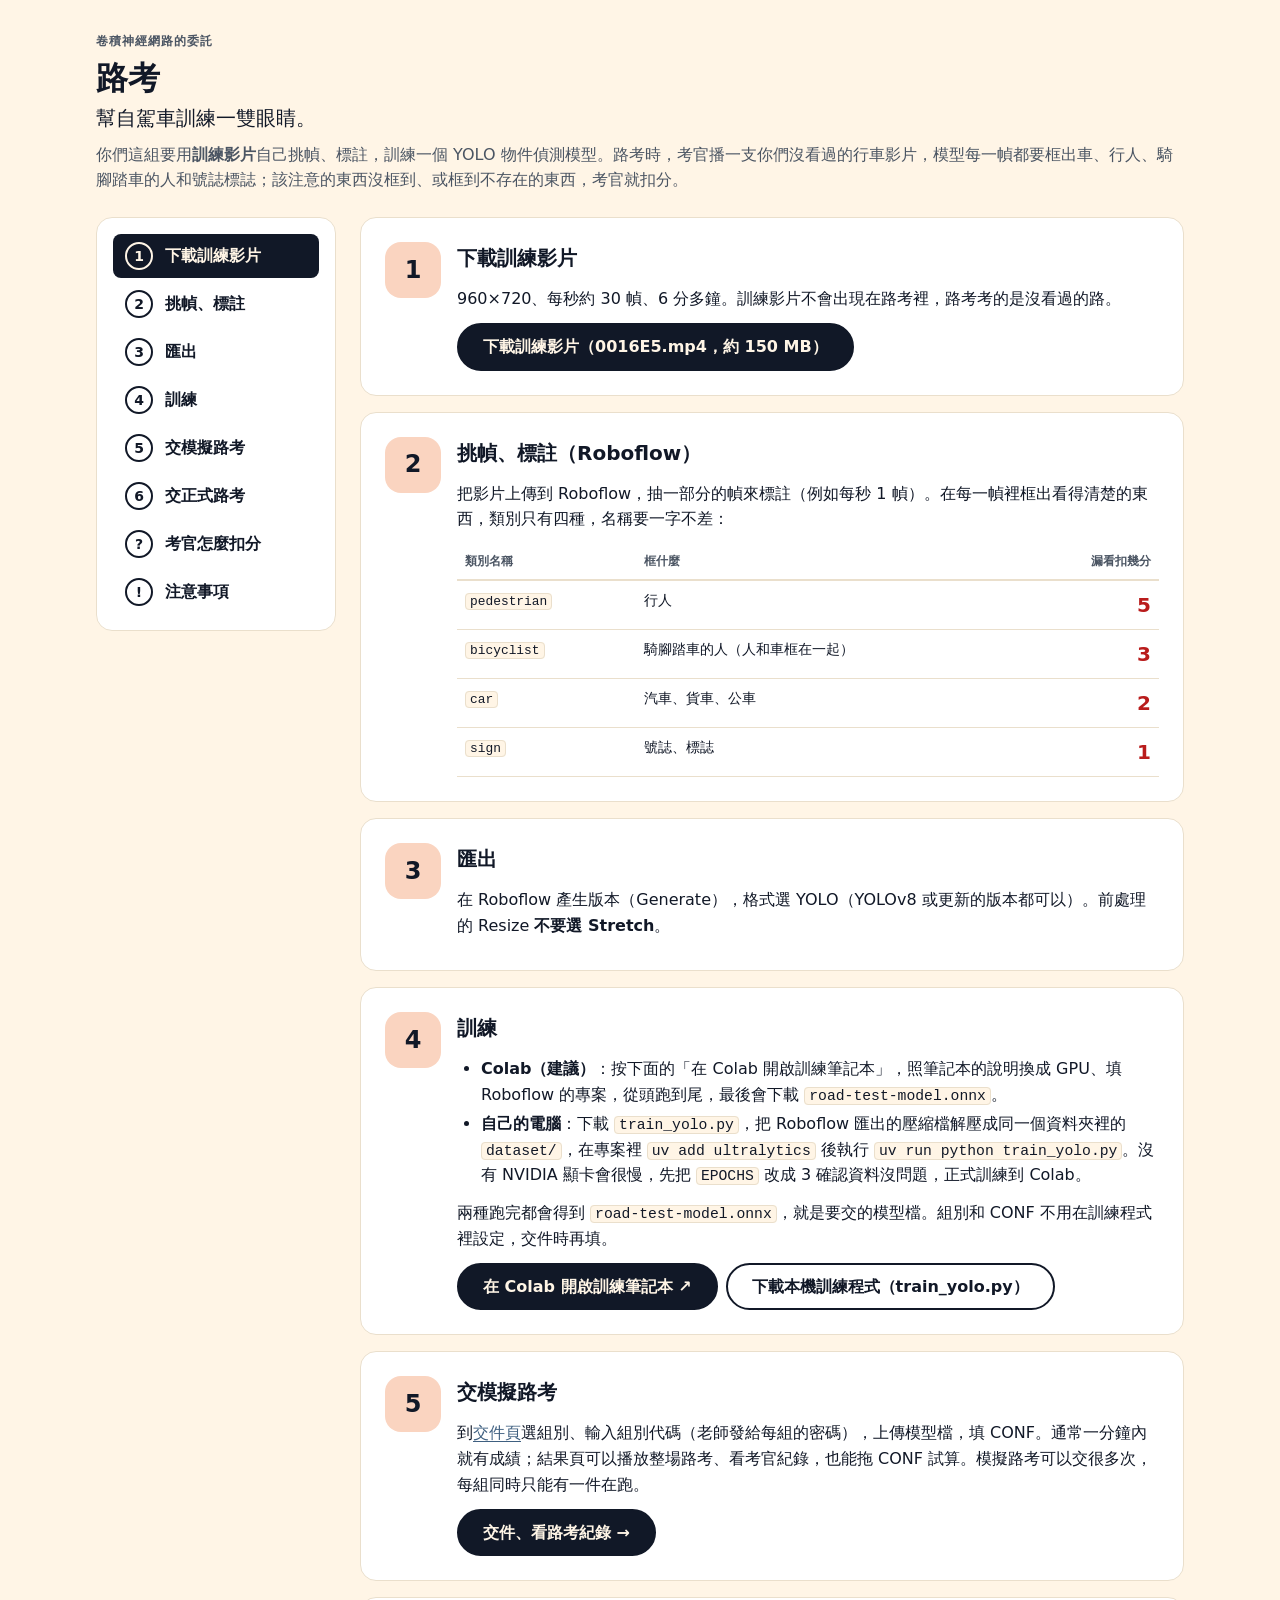
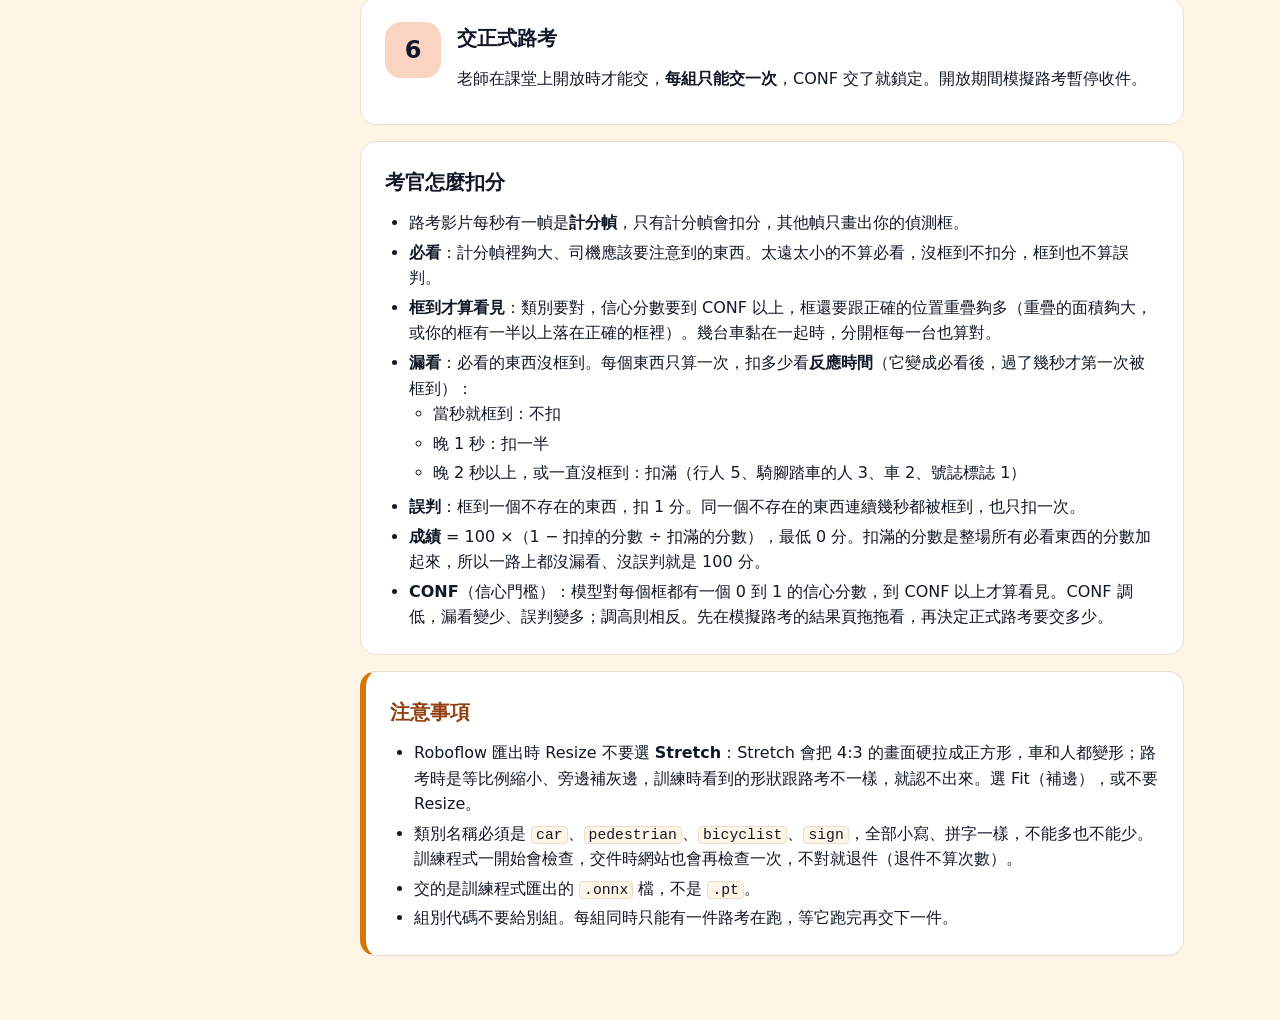
==== commit afe5ab17: "fix: 第二輪 review：全螢幕整組深色、導覽報讀、數值改回原本、變數名副其實 - 顏色改用 light-dark()，每個顏色只寫一次；全螢幕播放器設 color-scheme: dark 就" ====
--- a/src/road_test/web/static/index.html
+++ b/src/road_test/web/static/index.html
@@ -18,12 +18,12 @@
   <div class="steps-layout">
     <nav class="card step-nav" aria-label="步驟">
       <ol>
-        <li><a href="#step-1"><span class="step-num" aria-hidden="true">1</span>下載訓練影片</a></li>
-        <li><a href="#step-2"><span class="step-num" aria-hidden="true">2</span>挑幀、標註</a></li>
-        <li><a href="#step-3"><span class="step-num" aria-hidden="true">3</span>匯出</a></li>
-        <li><a href="#step-4"><span class="step-num" aria-hidden="true">4</span>訓練</a></li>
-        <li><a href="#step-5"><span class="step-num" aria-hidden="true">5</span>交模擬路考</a></li>
-        <li><a href="#step-6"><span class="step-num" aria-hidden="true">6</span>交正式路考</a></li>
+        <li><a href="#step-1"><span class="step-num">1</span>下載訓練影片</a></li>
+        <li><a href="#step-2"><span class="step-num">2</span>挑幀、標註</a></li>
+        <li><a href="#step-3"><span class="step-num">3</span>匯出</a></li>
+        <li><a href="#step-4"><span class="step-num">4</span>訓練</a></li>
+        <li><a href="#step-5"><span class="step-num">5</span>交模擬路考</a></li>
+        <li><a href="#step-6"><span class="step-num">6</span>交正式路考</a></li>
         <li><a href="#scoring"><span class="step-num" aria-hidden="true">?</span>考官怎麼扣分</a></li>
         <li><a href="#notes"><span class="step-num" aria-hidden="true">!</span>注意事項</a></li>
       </ol>
--- a/src/road_test/web/static/style.css
+++ b/src/road_test/web/static/style.css
@@ -1,26 +1,30 @@
 /* 路考網站的樣式。設計規格：.claude/skills/design-system/SKILL.md（bento：圓角方塊、米色底、桃色重點）。
    顏色、字、間距、尺寸都只用下面的變數。*-ink 是為了文字對比（≥ 4.5:1）加深的版本；--fs-48 是規格外多加的一級，給成績大字。
-   字型不從外站載：學校網路擋外站時頁面會卡住。電腦裝了 Inter／JetBrains Mono 就用，沒有就用系統字（中文一律是系統字）。 */
+   字型用系統字，不從外站載（學校網路擋外站時頁面會卡住），四頁一致。規格寫 Inter，但 Inter 沒有中文，
+   中文本來就是系統字，英文數字也跟著用系統字。 */
 :root {
-  /* 規格色 */
-  --primary: #FAD4C0; --secondary: #80A1C1; --success: #16A34A; --warning: #D97706; --danger: #DC2626;
-  --surface: #FFF5E6; --text: #111827;
-  /* 衍生 */
-  --tile: #FFFFFF; --line: #EADFCC; --muted: #4B5563; --on-primary: #111827; --on-warning: #111827; --on-danger: #FFFFFF;
-  --secondary-ink: #3E5F80; --danger-ink: #B91C1C; --warning-ink: #92400E; --success-ink: #15803D;
-  /* 深色模式的色值只寫在這裡：深色模式和全螢幕播放器（固定深色）都用這一組 */
-  --dark-primary: #5A3A2C; --dark-on-primary: #FFE9DC; --dark-surface: #15120F; --dark-tile: #211C18;
-  --dark-line: #3A322B; --dark-text: #F3EEE8; --dark-muted: #B5ADA4; --dark-secondary-ink: #A9C3DC;
-  --dark-danger-ink: #FF8A8A; --dark-warning-ink: #F6B663; --dark-success-ink: #6FD39A;
+  /* 淺色、深色跟著系統；全螢幕播放器自己設成 dark（見下面 .player:fullscreen） */
+  color-scheme: light dark;
+  /* 顏色：light-dark(淺色, 深色)。每個顏色只寫這一次，深色模式和全螢幕播放器都從這裡拿 */
+  --primary: light-dark(#FAD4C0, #5A3A2C); --secondary: #80A1C1; --success: #16A34A; --warning: #D97706; --danger: #DC2626;
+  --surface: light-dark(#FFF5E6, #15120F); --text: light-dark(#111827, #F3EEE8);
+  --tile: light-dark(#FFFFFF, #211C18); --line: light-dark(#EADFCC, #3A322B); --muted: light-dark(#4B5563, #B5ADA4);
+  --on-primary: light-dark(#111827, #FFE9DC); --on-warning: #111827; --on-danger: #FFFFFF;
+  --secondary-ink: light-dark(#3E5F80, #A9C3DC); --danger-ink: light-dark(#B91C1C, #FF8A8A);
+  --warning-ink: light-dark(#92400E, #F6B663); --success-ink: light-dark(#15803D, #6FD39A);
   --stage: #000000;  /* 影片底色，淺色深色都一樣 */
   /* 字 */
-  --font: Inter, "Noto Sans TC", "Microsoft JhengHei", "PingFang TC", system-ui, sans-serif;
-  --mono: "JetBrains Mono", ui-monospace, Consolas, monospace;
+  --font: "Noto Sans TC", "Microsoft JhengHei", "PingFang TC", system-ui, sans-serif;
+  --mono: ui-monospace, Consolas, "Courier New", monospace;
   --fs-12: 12px; --fs-14: 14px; --fs-16: 16px; --fs-20: 20px; --fs-24: 24px; --fs-32: 32px; --fs-48: 48px;
+  --code-size: .92em;  /* 程式碼跟著外面的字大小，稍微小一點 */
   /* 間距、圓角、線 */
-  --s-4: 4px; --s-8: 8px; --s-12: 12px; --s-16: 16px; --s-24: 24px; --s-32: 32px; --s-64: calc(var(--s-32) * 2);
+  --s-4: 4px; --s-8: 8px; --s-12: 12px; --s-16: 16px; --s-24: 24px; --s-32: 32px;
   --radius: 16px; --radius-sm: 8px; --radius-xs: 4px; --pill: 999px;
-  --rule: 1px; --rule-strong: 2px; --rule-accent: 6px; --focus-ring: 3px;
+  --rule: 1px; --rule-strong: 2px; --rule-accent: 6px;
+  --focus-ring: 3px; --focus-offset: 2px; --underline-offset: 3px;
+  --lift: -1px;  /* 按鈕滑過時往上浮的距離 */
+  --progress-height: 10px; --check-offset: 5px;  /* 勾選框往下移，跟第一行字對齊 */
   /* 元件尺寸 */
   --nav-width: 240px; --step-num: 56px; --step-num-sm: 40px; --nav-num: 28px; --nav-num-sm: 24px; --check: 18px;
   --page: 760px; --page-steps: 1120px; --page-admin: 1000px; --page-wide: 1320px;
@@ -28,30 +32,23 @@
   --slider-min: 240px; --slider-max: 480px; --seek-min: 160px;
   /* 斷點（@media 裡不能用變數，寫死在下面）：步驟版面 860px、播放器 900px */
 }
-@media (prefers-color-scheme: dark) {
-  :root {
-    --primary: var(--dark-primary); --on-primary: var(--dark-on-primary); --surface: var(--dark-surface);
-    --tile: var(--dark-tile); --line: var(--dark-line); --text: var(--dark-text); --muted: var(--dark-muted);
-    --secondary-ink: var(--dark-secondary-ink); --danger-ink: var(--dark-danger-ink);
-    --warning-ink: var(--dark-warning-ink); --success-ink: var(--dark-success-ink);
-  }
-}
 
 /* ---- 基本 ---- */
 * { box-sizing: border-box; }
 [hidden] { display: none !important; }
 body { margin: 0; background: var(--surface); color: var(--text); font: var(--fs-16)/1.6 var(--font); }
-main { max-width: var(--page); margin: 0 auto; padding: var(--s-32) var(--s-16) var(--s-64); }
+main { max-width: var(--page); margin: 0 auto; padding: var(--s-32) var(--s-16); }
+main > :last-child { margin-bottom: var(--s-32); }  /* 頁尾多留一段：padding 加這段共兩個 32 */
 h1 { font-size: var(--fs-32); line-height: 1.2; font-weight: 800; letter-spacing: -.01em; margin: 0 0 var(--s-4); }
 h2 { font-size: var(--fs-20); font-weight: 700; margin: 0 0 var(--s-12); }
 h3 { font-size: var(--fs-16); font-weight: 700; margin: var(--s-16) 0 var(--s-8); }
 p { margin: 0 0 var(--s-8); }
 ul, ol { margin: 0 0 var(--s-8); padding-left: var(--s-24); }
 li + li { margin-top: var(--s-4); }
-a { color: var(--secondary-ink); text-underline-offset: var(--focus-ring); }
-code { font: 500 var(--fs-14) var(--mono); background: var(--surface); border: var(--rule) solid var(--line);
+a { color: var(--secondary-ink); text-underline-offset: var(--underline-offset); }
+code { font: 500 var(--code-size) var(--mono); background: var(--surface); border: var(--rule) solid var(--line);
        padding: 0 var(--s-4); border-radius: var(--radius-xs); }
-:focus-visible { outline: var(--focus-ring) solid var(--secondary-ink); outline-offset: var(--rule-strong); }
+:focus-visible { outline: var(--focus-ring) solid var(--secondary-ink); outline-offset: var(--focus-offset); }
 .muted { color: var(--muted); }
 .lead { font-size: var(--fs-20); font-weight: 500; margin: 0 0 var(--s-8); }
 .eyebrow { font-size: var(--fs-12); font-weight: 700; letter-spacing: .08em; color: var(--muted);
@@ -83,7 +80,7 @@
 label.confirm { display: flex; gap: var(--s-8); align-items: flex-start; margin-top: var(--s-16);
   padding: var(--s-12) var(--s-16); border-radius: var(--radius-sm); font-weight: 700; font-size: var(--fs-16);
   background: color-mix(in srgb, var(--warning) 18%, var(--tile)); }
-label.confirm input { margin-top: var(--s-4); width: var(--check); height: var(--check); flex: none; accent-color: var(--text); }
+label.confirm input { margin-top: var(--check-offset); width: var(--check); height: var(--check); flex: none; accent-color: var(--text); }
 
 /* 模擬／正式：膠囊按鈕（還是 radio，鍵盤照常用方向鍵選） */
 fieldset.kinds { border: 0; padding: 0; margin: 0; }
@@ -93,7 +90,7 @@
 fieldset.kinds input { position: absolute; opacity: 0; pointer-events: none; }
 fieldset.kinds label:has(input:checked) { background: var(--text); color: var(--surface); }
 fieldset.kinds label:has(input:disabled) { opacity: .45; border-style: dashed; cursor: not-allowed; }
-fieldset.kinds label:has(input:focus-visible) { outline: var(--focus-ring) solid var(--secondary-ink); outline-offset: var(--rule-strong); }
+fieldset.kinds label:has(input:focus-visible) { outline: var(--focus-ring) solid var(--secondary-ink); outline-offset: var(--focus-offset); }
 fieldset.kinds p { font-size: var(--fs-14); margin: 0; }
 
 /* ---- 按鈕 ---- */
@@ -101,7 +98,7 @@
   margin-top: var(--s-16); padding: var(--s-12) var(--s-24); border: var(--rule-strong) solid var(--text); border-radius: var(--pill);
   background: var(--text); color: var(--surface); font-weight: 700; line-height: 1.2; text-decoration: none; cursor: pointer; }
 a.button { margin-top: 0; }
-button:hover:not(:disabled), a.button:hover { transform: translateY(calc(var(--rule) * -1)); box-shadow: 0 var(--s-4) 0 var(--secondary); }
+button:hover:not(:disabled), a.button:hover { transform: translateY(var(--lift)); box-shadow: 0 var(--s-4) 0 var(--secondary); }
 button:active:not(:disabled), a.button:active { transform: none; box-shadow: none; }
 button:disabled { opacity: .5; cursor: default; }
 button.secondary, a.button.secondary { background: transparent; color: var(--text); }
@@ -133,7 +130,7 @@
 tbody tr:hover { background: var(--surface); }
 .records td.num:last-child { font-size: var(--fs-20); font-weight: 800; }
 .score { font-size: var(--fs-48); font-weight: 800; line-height: 1.1; font-variant-numeric: tabular-nums; }
-progress { width: 100%; height: var(--s-8); accent-color: var(--text); }
+progress { width: 100%; height: var(--progress-height); accent-color: var(--text); }
 
 /* ---- 步驟版面（委託頁、交件頁）：左邊步驟導覽，右邊每一步一張方塊 ---- */
 body.steps-page main { max-width: var(--page-steps); }
@@ -194,11 +191,9 @@
 .conf-slider p { flex-basis: 100%; margin: 0; }
 .player { display: grid; grid-template-columns: minmax(0, 1fr) var(--panel-width); grid-template-rows: auto auto;
           gap: var(--s-12); margin: var(--s-16) 0; outline: none; }
-/* 全螢幕給全班看：固定黑底、深色方塊，不跟著淺色／深色模式走 */
-.player:fullscreen { background: var(--stage); padding: var(--s-12); grid-template-rows: minmax(0, 1fr) auto;
-                     --tile: var(--dark-tile); --line: var(--dark-line); --muted: var(--dark-muted);
-                     --text: var(--dark-text); --surface: var(--dark-surface); --danger-ink: var(--dark-danger-ink);
-                     --warning-ink: var(--dark-warning-ink); color: var(--text); }
+/* 全螢幕給全班看：固定黑底、整組深色（color-scheme: dark 讓每個 light-dark() 都取深色那個值，焦點框也是） */
+.player:fullscreen { color-scheme: dark; background: var(--stage); color: var(--text); padding: var(--s-12);
+                     grid-template-rows: minmax(0, 1fr) auto; }
 .stage { position: relative; background: var(--stage); border-radius: var(--radius); overflow: hidden; min-height: 0;
          aspect-ratio: 4 / 3; align-self: start; justify-self: center;
          width: min(100%, calc((100vh - var(--controls-room)) * 4 / 3)); }  /* 控制列要留在螢幕裡 */
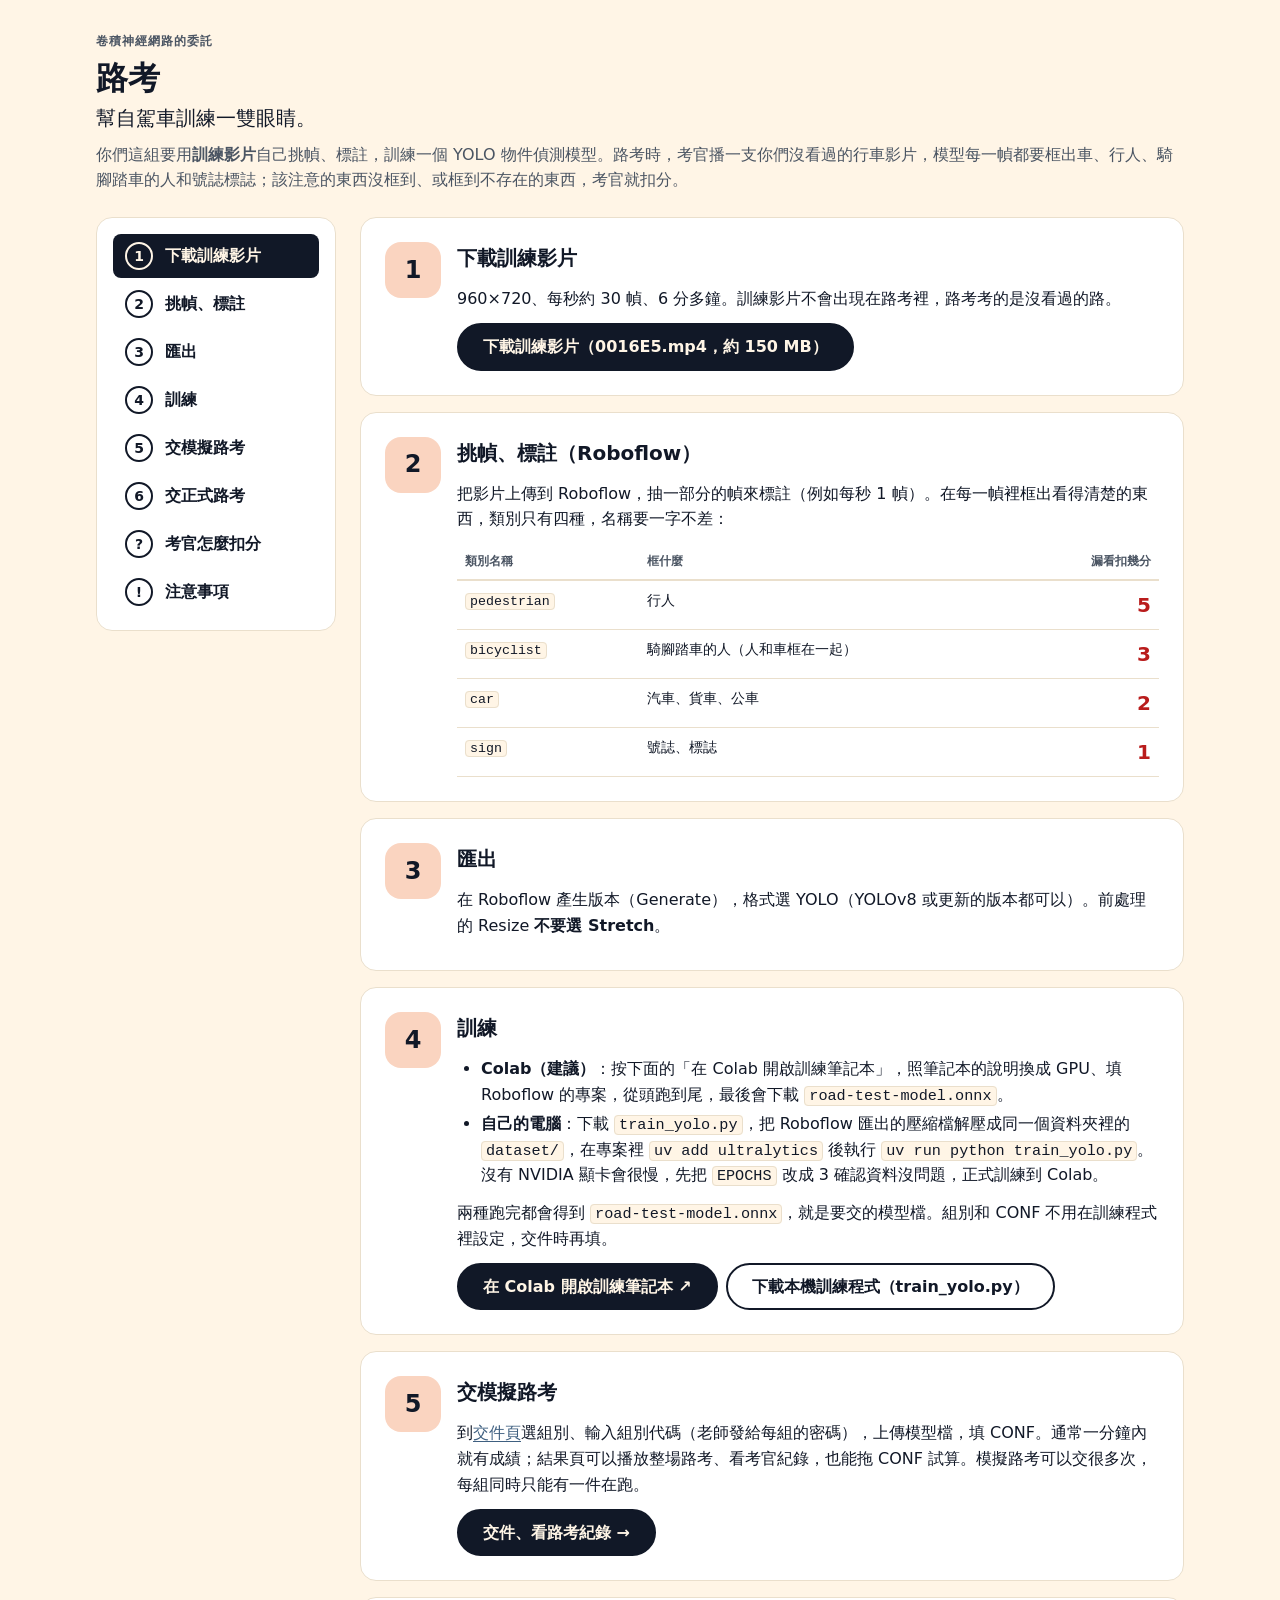
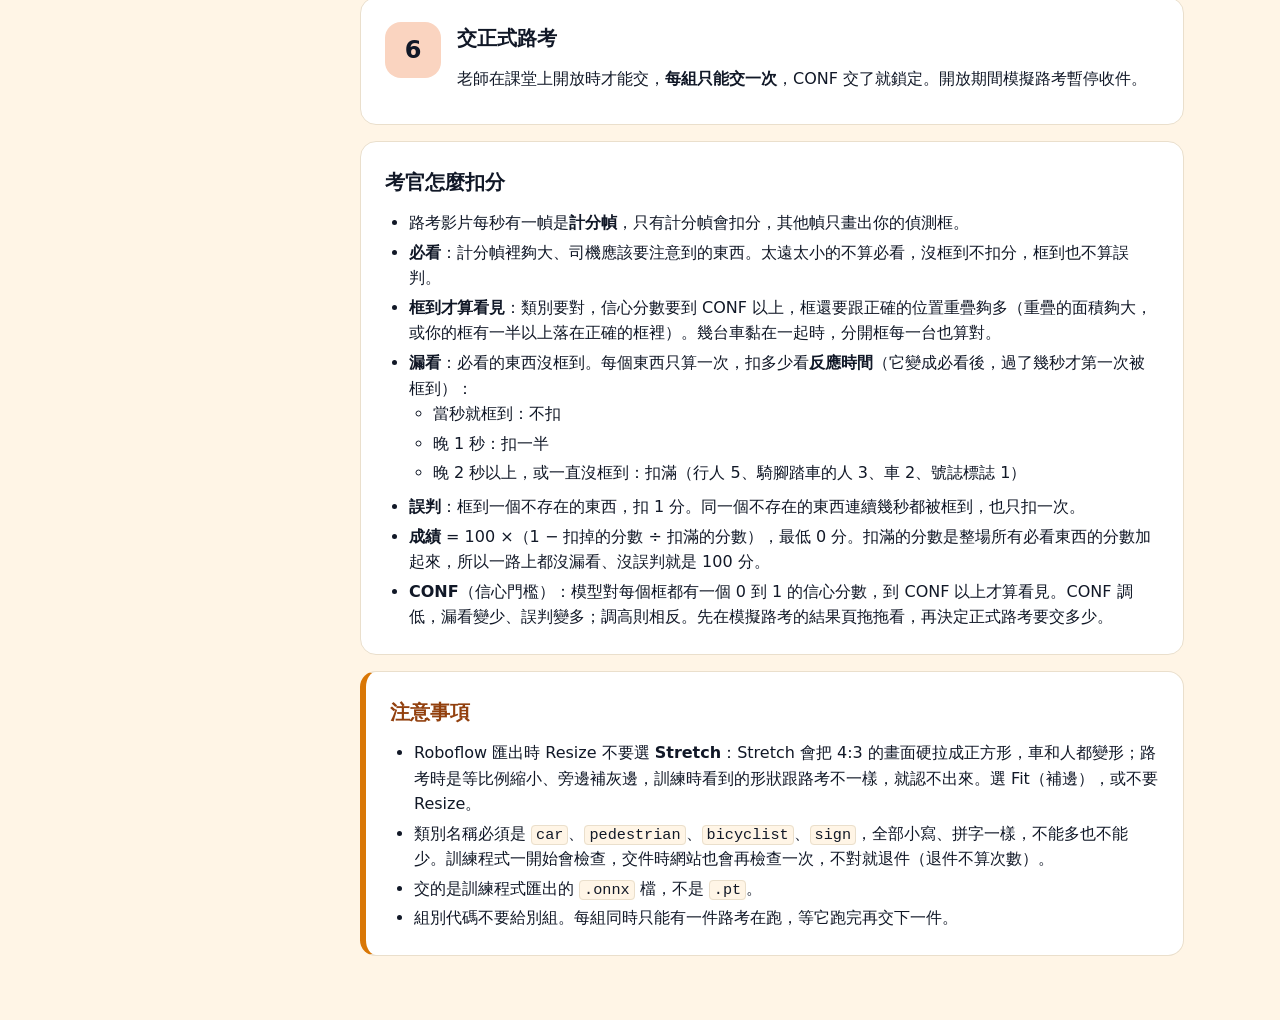
==== commit 35ddfe53: "fix: 第三輪 review：數值對回改版前、舊瀏覽器退回淺色、步驟導覽改成每次重算、規格寫進例外、導覽念「第 N 步」 - code 字級 .95em、勾選框下移 6px（對照 3777ea3） " ====
--- a/src/road_test/web/static/index.html
+++ b/src/road_test/web/static/index.html
@@ -18,12 +18,12 @@
   <div class="steps-layout">
     <nav class="card step-nav" aria-label="步驟">
       <ol>
-        <li><a href="#step-1"><span class="step-num">1</span>下載訓練影片</a></li>
-        <li><a href="#step-2"><span class="step-num">2</span>挑幀、標註</a></li>
-        <li><a href="#step-3"><span class="step-num">3</span>匯出</a></li>
-        <li><a href="#step-4"><span class="step-num">4</span>訓練</a></li>
-        <li><a href="#step-5"><span class="step-num">5</span>交模擬路考</a></li>
-        <li><a href="#step-6"><span class="step-num">6</span>交正式路考</a></li>
+        <li><a href="#step-1"><span class="step-num" aria-hidden="true">1</span><span class="sr-only">第 1 步：</span>下載訓練影片</a></li>
+        <li><a href="#step-2"><span class="step-num" aria-hidden="true">2</span><span class="sr-only">第 2 步：</span>挑幀、標註</a></li>
+        <li><a href="#step-3"><span class="step-num" aria-hidden="true">3</span><span class="sr-only">第 3 步：</span>匯出</a></li>
+        <li><a href="#step-4"><span class="step-num" aria-hidden="true">4</span><span class="sr-only">第 4 步：</span>訓練</a></li>
+        <li><a href="#step-5"><span class="step-num" aria-hidden="true">5</span><span class="sr-only">第 5 步：</span>交模擬路考</a></li>
+        <li><a href="#step-6"><span class="step-num" aria-hidden="true">6</span><span class="sr-only">第 6 步：</span>交正式路考</a></li>
         <li><a href="#scoring"><span class="step-num" aria-hidden="true">?</span>考官怎麼扣分</a></li>
         <li><a href="#notes"><span class="step-num" aria-hidden="true">!</span>注意事項</a></li>
       </ol>
--- a/src/road_test/web/static/style.css
+++ b/src/road_test/web/static/style.css
@@ -1,30 +1,42 @@
 /* 路考網站的樣式。設計規格：.claude/skills/design-system/SKILL.md（bento：圓角方塊、米色底、桃色重點）。
    顏色、字、間距、尺寸都只用下面的變數。*-ink 是為了文字對比（≥ 4.5:1）加深的版本；--fs-48 是規格外多加的一級，給成績大字。
-   字型用系統字，不從外站載（學校網路擋外站時頁面會卡住），四頁一致。規格寫 Inter，但 Inter 沒有中文，
-   中文本來就是系統字，英文數字也跟著用系統字。 */
+   字型用系統字，四頁一致；這些和其他跟規格不同的地方，寫在規格最後的「本專案的例外」。 */
 :root {
   /* 淺色、深色跟著系統；全螢幕播放器自己設成 dark（見下面 .player:fullscreen） */
   color-scheme: light dark;
-  /* 顏色：light-dark(淺色, 深色)。每個顏色只寫這一次，深色模式和全螢幕播放器都從這裡拿 */
-  --primary: light-dark(#FAD4C0, #5A3A2C); --secondary: #80A1C1; --success: #16A34A; --warning: #D97706; --danger: #DC2626;
-  --surface: light-dark(#FFF5E6, #15120F); --text: light-dark(#111827, #F3EEE8);
-  --tile: light-dark(#FFFFFF, #211C18); --line: light-dark(#EADFCC, #3A322B); --muted: light-dark(#4B5563, #B5ADA4);
-  --on-primary: light-dark(#111827, #FFE9DC); --on-warning: #111827; --on-danger: #FFFFFF;
-  --secondary-ink: light-dark(#3E5F80, #A9C3DC); --danger-ink: light-dark(#B91C1C, #FF8A8A);
-  --warning-ink: light-dark(#92400E, #F6B663); --success-ink: light-dark(#15803D, #6FD39A);
+  /* 會換的顏色：淺色、深色的值各寫一次在這裡，下面的 @supports 再組成 light-dark(淺色, 深色) */
+  --primary-light: #FAD4C0;       --primary-dark: #5A3A2C;
+  --surface-light: #FFF5E6;       --surface-dark: #15120F;
+  --text-light: #111827;          --text-dark: #F3EEE8;
+  --tile-light: #FFFFFF;          --tile-dark: #211C18;
+  --line-light: #EADFCC;          --line-dark: #3A322B;
+  --muted-light: #4B5563;         --muted-dark: #B5ADA4;
+  --on-primary-light: #111827;    --on-primary-dark: #FFE9DC;
+  --secondary-ink-light: #3E5F80; --secondary-ink-dark: #A9C3DC;
+  --danger-ink-light: #B91C1C;    --danger-ink-dark: #FF8A8A;
+  --warning-ink-light: #92400E;   --warning-ink-dark: #F6B663;
+  --success-ink-light: #15803D;   --success-ink-dark: #6FD39A;
+  /* 頁面上用的顏色。先放淺色：不支援 light-dark() 的舊瀏覽器（Chrome 123、Safari 17.5、Firefox 120 以前）就停在淺色版 */
+  --primary: var(--primary-light); --surface: var(--surface-light); --text: var(--text-light);
+  --tile: var(--tile-light); --line: var(--line-light); --muted: var(--muted-light); --on-primary: var(--on-primary-light);
+  --secondary-ink: var(--secondary-ink-light); --danger-ink: var(--danger-ink-light);
+  --warning-ink: var(--warning-ink-light); --success-ink: var(--success-ink-light);
+  /* 不會換的顏色 */
+  --secondary: #80A1C1; --success: #16A34A; --warning: #D97706; --danger: #DC2626;
+  --on-warning: #111827; --on-danger: #FFFFFF;
   --stage: #000000;  /* 影片底色，淺色深色都一樣 */
   /* 字 */
   --font: "Noto Sans TC", "Microsoft JhengHei", "PingFang TC", system-ui, sans-serif;
   --mono: ui-monospace, Consolas, "Courier New", monospace;
   --fs-12: 12px; --fs-14: 14px; --fs-16: 16px; --fs-20: 20px; --fs-24: 24px; --fs-32: 32px; --fs-48: 48px;
-  --code-size: .92em;  /* 程式碼跟著外面的字大小，稍微小一點 */
+  --code-size: .95em;  /* 程式碼跟著外面的字大小，稍微小一點 */
   /* 間距、圓角、線 */
   --s-4: 4px; --s-8: 8px; --s-12: 12px; --s-16: 16px; --s-24: 24px; --s-32: 32px;
   --radius: 16px; --radius-sm: 8px; --radius-xs: 4px; --pill: 999px;
   --rule: 1px; --rule-strong: 2px; --rule-accent: 6px;
   --focus-ring: 3px; --focus-offset: 2px; --underline-offset: 3px;
   --lift: -1px;  /* 按鈕滑過時往上浮的距離 */
-  --progress-height: 10px; --check-offset: 5px;  /* 勾選框往下移，跟第一行字對齊 */
+  --progress-height: 10px; --check-offset: 6px;  /* 勾選框往下移，跟第一行字對齊 */
   /* 元件尺寸 */
   --nav-width: 240px; --step-num: 56px; --step-num-sm: 40px; --nav-num: 28px; --nav-num-sm: 24px; --check: 18px;
   --page: 760px; --page-steps: 1120px; --page-admin: 1000px; --page-wide: 1320px;
@@ -32,13 +44,32 @@
   --slider-min: 240px; --slider-max: 480px; --seek-min: 160px;
   /* 斷點（@media 裡不能用變數，寫死在下面）：步驟版面 860px、播放器 900px */
 }
+/* 支援 light-dark() 的瀏覽器：會換的顏色跟著 color-scheme 換（系統深色模式、全螢幕播放器） */
+@supports (color: light-dark(#000, #fff)) {
+  :root {
+    --primary: light-dark(var(--primary-light), var(--primary-dark));
+    --surface: light-dark(var(--surface-light), var(--surface-dark));
+    --text: light-dark(var(--text-light), var(--text-dark));
+    --tile: light-dark(var(--tile-light), var(--tile-dark));
+    --line: light-dark(var(--line-light), var(--line-dark));
+    --muted: light-dark(var(--muted-light), var(--muted-dark));
+    --on-primary: light-dark(var(--on-primary-light), var(--on-primary-dark));
+    --secondary-ink: light-dark(var(--secondary-ink-light), var(--secondary-ink-dark));
+    --danger-ink: light-dark(var(--danger-ink-light), var(--danger-ink-dark));
+    --warning-ink: light-dark(var(--warning-ink-light), var(--warning-ink-dark));
+    --success-ink: light-dark(var(--success-ink-light), var(--success-ink-dark));
+  }
+}
 
 /* ---- 基本 ---- */
 * { box-sizing: border-box; }
 [hidden] { display: none !important; }
 body { margin: 0; background: var(--surface); color: var(--text); font: var(--fs-16)/1.6 var(--font); }
-main { max-width: var(--page); margin: 0 auto; padding: var(--s-32) var(--s-16); }
-main > :last-child { margin-bottom: var(--s-32); }  /* 頁尾多留一段：padding 加這段共兩個 32 */
+main { max-width: var(--page); margin: 0 auto;
+       padding: var(--s-32) var(--s-16) calc(var(--s-32) * 2); }  /* 頁尾多留一段 */
+/* 只給報讀軟體念、畫面上看不到的字（例如導覽的「第 1 步：」）。1px、-1px 是這個技巧固定的寫法，不是間距 */
+.sr-only { position: absolute; width: 1px; height: 1px; padding: 0; margin: -1px; overflow: hidden;
+           clip: rect(0 0 0 0); clip-path: inset(50%); white-space: nowrap; border: 0; }
 h1 { font-size: var(--fs-32); line-height: 1.2; font-weight: 800; letter-spacing: -.01em; margin: 0 0 var(--s-4); }
 h2 { font-size: var(--fs-20); font-weight: 700; margin: 0 0 var(--s-12); }
 h3 { font-size: var(--fs-16); font-weight: 700; margin: var(--s-16) 0 var(--s-8); }
@@ -194,6 +225,10 @@
 /* 全螢幕給全班看：固定黑底、整組深色（color-scheme: dark 讓每個 light-dark() 都取深色那個值，焦點框也是） */
 .player:fullscreen { color-scheme: dark; background: var(--stage); color: var(--text); padding: var(--s-12);
                      grid-template-rows: minmax(0, 1fr) auto; }
+/* 舊瀏覽器換不了深色，字還是深色的，黑底會看不到字：改用淺色底（影片本身還是黑底） */
+@supports not (color: light-dark(#000, #fff)) {
+  .player:fullscreen { background: var(--surface); }
+}
 .stage { position: relative; background: var(--stage); border-radius: var(--radius); overflow: hidden; min-height: 0;
          aspect-ratio: 4 / 3; align-self: start; justify-self: center;
          width: min(100%, calc((100vh - var(--controls-room)) * 4 / 3)); }  /* 控制列要留在螢幕裡 */
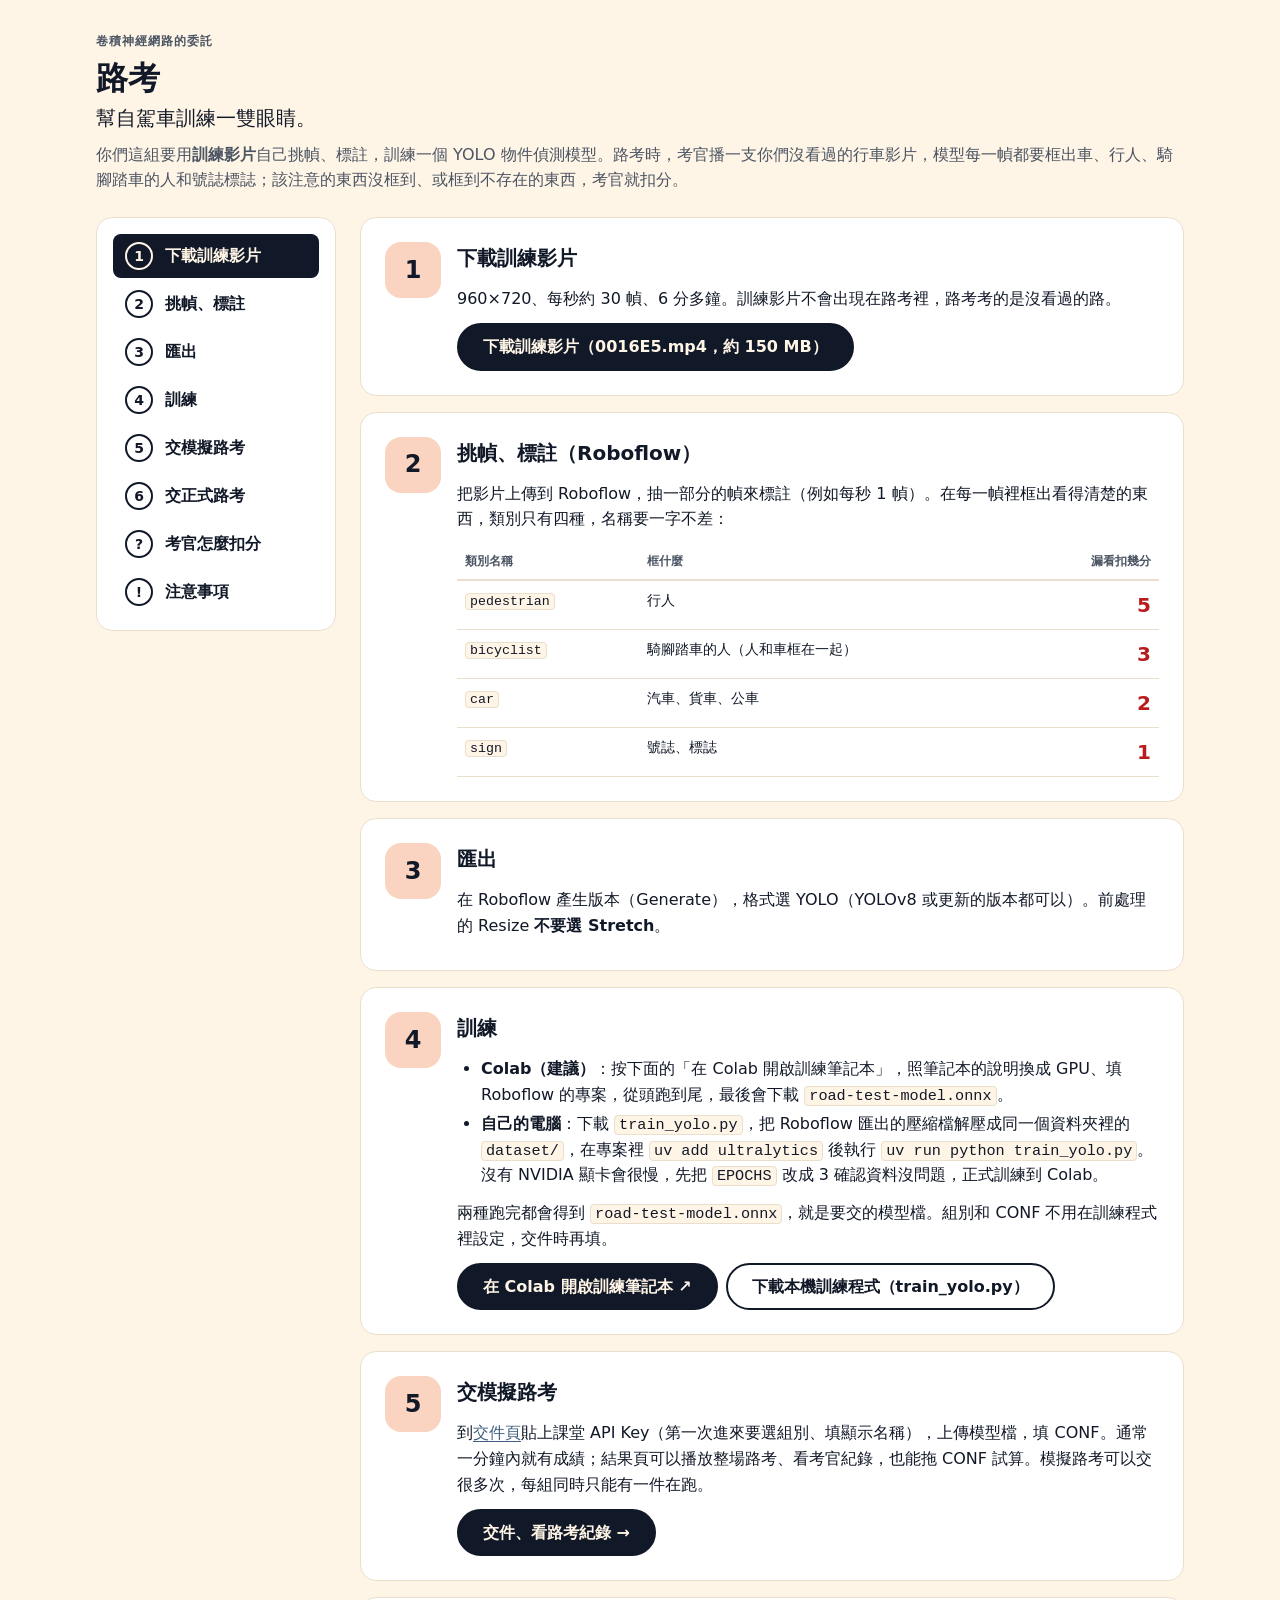
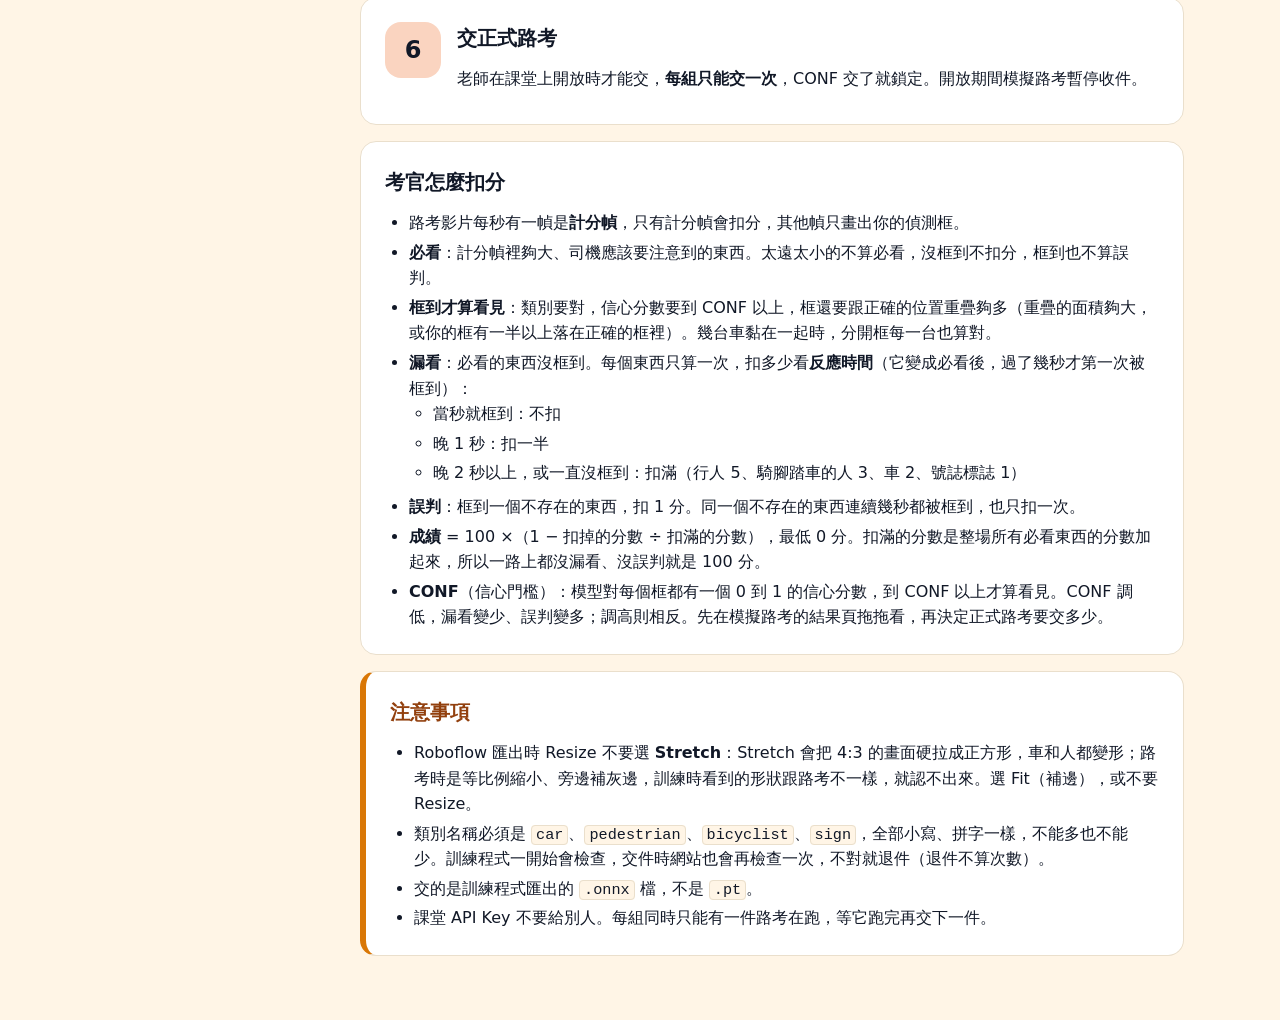
==== commit 8fbadbee: "Students pick a class group with their Classroom API Key and hand in (#103) A student pastes a Class" ====
--- a/src/road_test/web/static/index.html
+++ b/src/road_test/web/static/index.html
@@ -88,7 +88,7 @@
         <div class="step-num" aria-hidden="true">5</div>
         <div class="step-body">
           <h2>交模擬路考</h2>
-          <p>到<a href="submit.html">交件頁</a>選組別、輸入組別代碼（老師發給每組的密碼），上傳模型檔，填 CONF。通常一分鐘內就有成績；結果頁可以播放整場路考、看考官紀錄，也能拖 CONF 試算。模擬路考可以交很多次，每組同時只能有一件在跑。</p>
+          <p>到<a href="submit.html">交件頁</a>貼上課堂 API Key（第一次進來要選組別、填顯示名稱），上傳模型檔，填 CONF。通常一分鐘內就有成績；結果頁可以播放整場路考、看考官紀錄，也能拖 CONF 試算。模擬路考可以交很多次，每組同時只能有一件在跑。</p>
           <div class="step-actions">
             <a class="button" href="submit.html">交件、看路考紀錄 →</a>
           </div>
@@ -128,7 +128,7 @@
           <li>Roboflow 匯出時 Resize 不要選 <strong>Stretch</strong>：Stretch 會把 4:3 的畫面硬拉成正方形，車和人都變形；路考時是等比例縮小、旁邊補灰邊，訓練時看到的形狀跟路考不一樣，就認不出來。選 Fit（補邊），或不要 Resize。</li>
           <li>類別名稱必須是 <code>car</code>、<code>pedestrian</code>、<code>bicyclist</code>、<code>sign</code>，全部小寫、拼字一樣，不能多也不能少。訓練程式一開始會檢查，交件時網站也會再檢查一次，不對就退件（退件不算次數）。</li>
           <li>交的是訓練程式匯出的 <code>.onnx</code> 檔，不是 <code>.pt</code>。</li>
-          <li>組別代碼不要給別組。每組同時只能有一件路考在跑，等它跑完再交下一件。</li>
+          <li>課堂 API Key 不要給別人。每組同時只能有一件路考在跑，等它跑完再交下一件。</li>
         </ul>
       </section>
     </div>
--- a/src/road_test/web/static/style.css
+++ b/src/road_test/web/static/style.css
@@ -2,8 +2,6 @@
    顏色、字、間距、尺寸都只用下面的變數。*-ink 是為了文字對比（≥ 4.5:1）加深的版本；--fs-48 是規格外多加的一級，給成績大字。
    字型用系統字，四頁一致；這些和其他跟規格不同的地方，寫在規格最後的「本專案的例外」。 */
 :root {
-  /* 淺色、深色跟著系統；全螢幕播放器自己設成 dark（見下面 .player:fullscreen） */
-  color-scheme: light dark;
   /* 會換的顏色：淺色、深色的值各寫一次在這裡，下面的 @supports 再組成 light-dark(淺色, 深色) */
   --primary-light: #FAD4C0;       --primary-dark: #5A3A2C;
   --surface-light: #FFF5E6;       --surface-dark: #15120F;
@@ -32,6 +30,7 @@
   --code-size: .95em;  /* 程式碼跟著外面的字大小，稍微小一點 */
   /* 間距、圓角、線 */
   --s-4: 4px; --s-8: 8px; --s-12: 12px; --s-16: 16px; --s-24: 24px; --s-32: 32px;
+  --page-end: 64px;  /* 頁尾多留的一段（兩個 32） */
   --radius: 16px; --radius-sm: 8px; --radius-xs: 4px; --pill: 999px;
   --rule: 1px; --rule-strong: 2px; --rule-accent: 6px;
   --focus-ring: 3px; --focus-offset: 2px; --underline-offset: 3px;
@@ -44,9 +43,11 @@
   --slider-min: 240px; --slider-max: 480px; --seek-min: 160px;
   /* 斷點（@media 裡不能用變數，寫死在下面）：步驟版面 860px、播放器 900px */
 }
-/* 支援 light-dark() 的瀏覽器：會換的顏色跟著 color-scheme 換（系統深色模式、全螢幕播放器） */
+/* 支援 light-dark() 的瀏覽器：淺色、深色跟著系統，會換的顏色跟著 color-scheme 換；全螢幕播放器自己設成 dark。
+   color-scheme 也只在這裡設：舊瀏覽器的頁面停在淺色，表單元件和捲軸也要停在淺色 */
 @supports (color: light-dark(#000, #fff)) {
   :root {
+    color-scheme: light dark;
     --primary: light-dark(var(--primary-light), var(--primary-dark));
     --surface: light-dark(var(--surface-light), var(--surface-dark));
     --text: light-dark(var(--text-light), var(--text-dark));
@@ -66,7 +67,7 @@
 [hidden] { display: none !important; }
 body { margin: 0; background: var(--surface); color: var(--text); font: var(--fs-16)/1.6 var(--font); }
 main { max-width: var(--page); margin: 0 auto;
-       padding: var(--s-32) var(--s-16) calc(var(--s-32) * 2); }  /* 頁尾多留一段 */
+       padding: var(--s-32) var(--s-16) var(--page-end); }
 /* 只給報讀軟體念、畫面上看不到的字（例如導覽的「第 1 步：」）。1px、-1px 是這個技巧固定的寫法，不是間距 */
 .sr-only { position: absolute; width: 1px; height: 1px; padding: 0; margin: -1px; overflow: hidden;
            clip: rect(0 0 0 0); clip-path: inset(50%); white-space: nowrap; border: 0; }
@@ -222,12 +223,12 @@
 .conf-slider p { flex-basis: 100%; margin: 0; }
 .player { display: grid; grid-template-columns: minmax(0, 1fr) var(--panel-width); grid-template-rows: auto auto;
           gap: var(--s-12); margin: var(--s-16) 0; outline: none; }
-/* 全螢幕給全班看：固定黑底、整組深色（color-scheme: dark 讓每個 light-dark() 都取深色那個值，焦點框也是） */
-.player:fullscreen { color-scheme: dark; background: var(--stage); color: var(--text); padding: var(--s-12);
+/* 全螢幕給全班看。舊瀏覽器換不了深色，就用淺色底（影片本身還是黑底） */
+.player:fullscreen { background: var(--surface); color: var(--text); padding: var(--s-12);
                      grid-template-rows: minmax(0, 1fr) auto; }
-/* 舊瀏覽器換不了深色，字還是深色的，黑底會看不到字：改用淺色底（影片本身還是黑底） */
-@supports not (color: light-dark(#000, #fff)) {
-  .player:fullscreen { background: var(--surface); }
+/* 支援 light-dark() 的瀏覽器：固定黑底、整組深色（color-scheme: dark 讓每個 light-dark() 都取深色那個值，焦點框和表單元件也是） */
+@supports (color: light-dark(#000, #fff)) {
+  .player:fullscreen { color-scheme: dark; background: var(--stage); }
 }
 .stage { position: relative; background: var(--stage); border-radius: var(--radius); overflow: hidden; min-height: 0;
          aspect-ratio: 4 / 3; align-self: start; justify-self: center;
@@ -259,7 +260,7 @@
   .player:not(:fullscreen) .panel { max-height: 50vh; }
 }
 
-/* ---- 管理頁（teacher.html） ---- */
+/* ---- 管理頁（teacher.html、teacher-password.html） ---- */
 body.admin main { max-width: var(--page-admin); }
 .row { display: flex; align-items: center; gap: var(--s-12); flex-wrap: wrap; margin-top: var(--s-12); }
 .row button, .row label { margin: 0; }
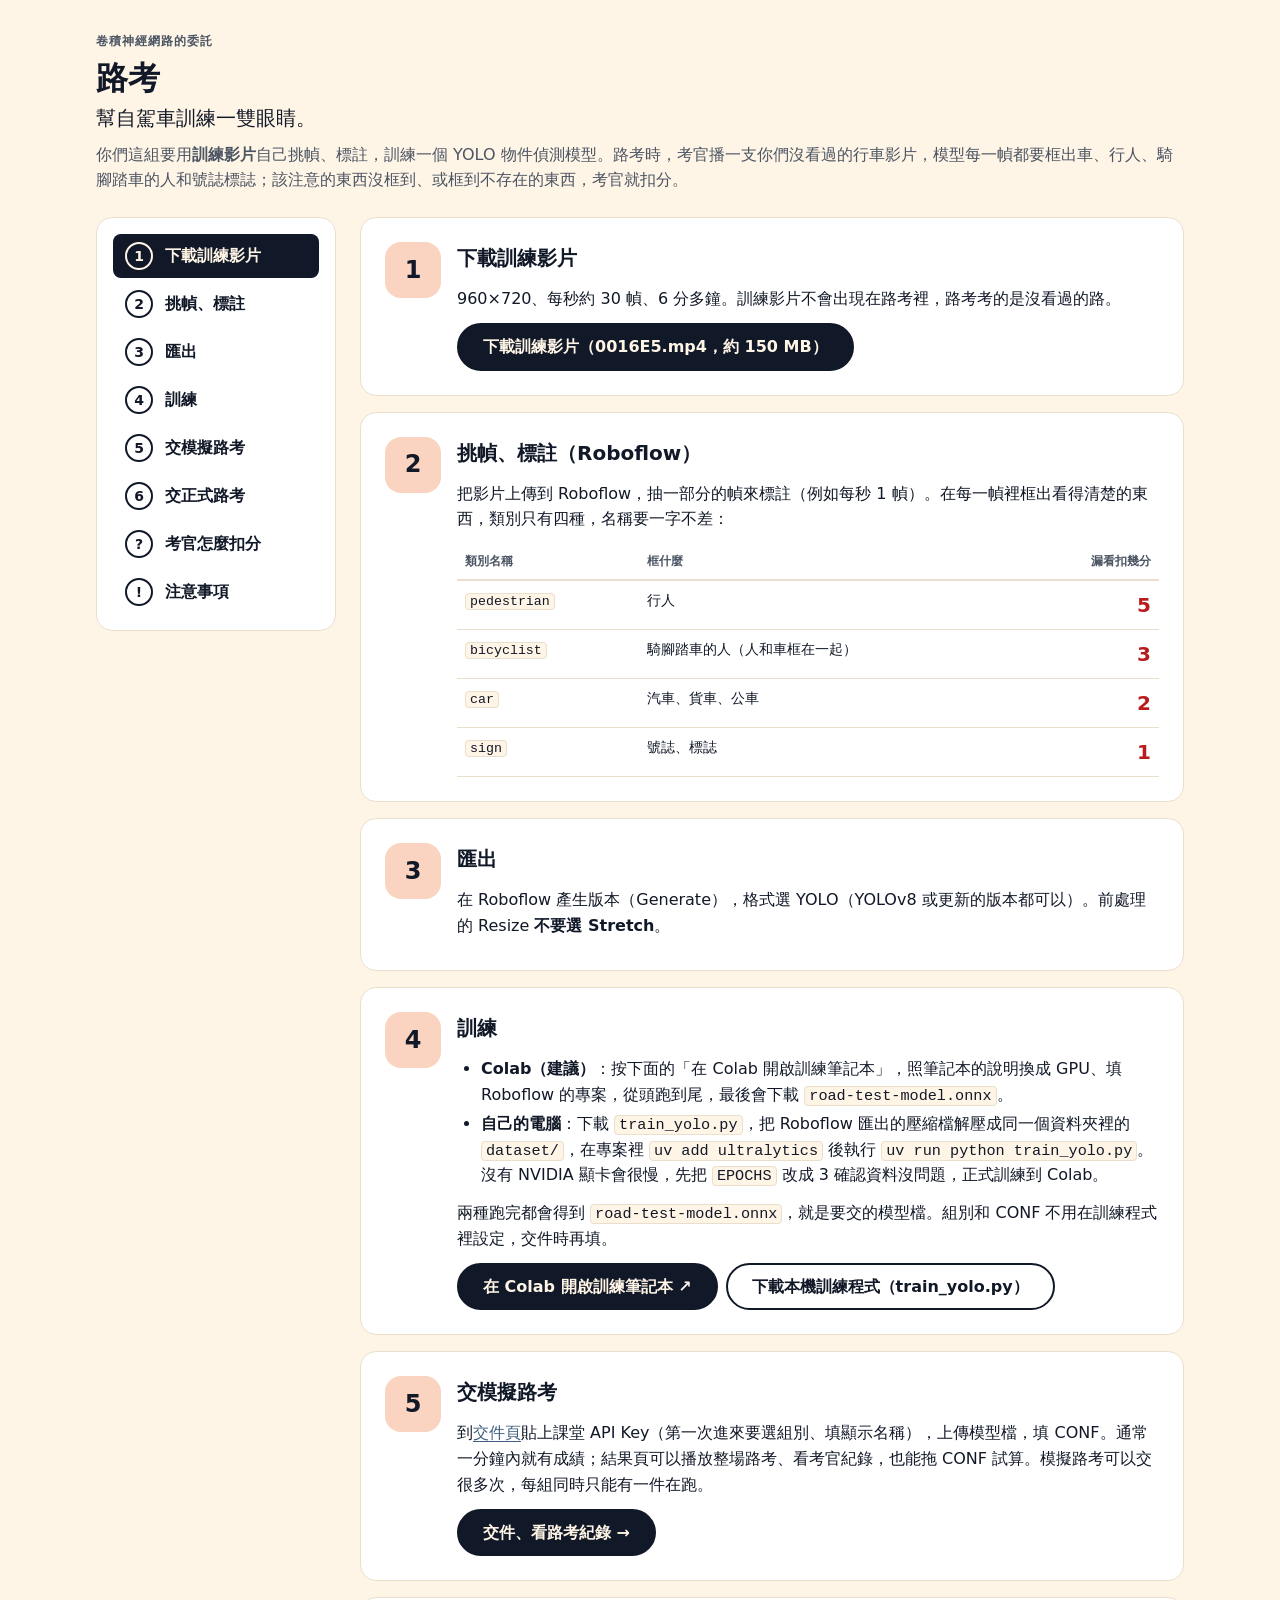
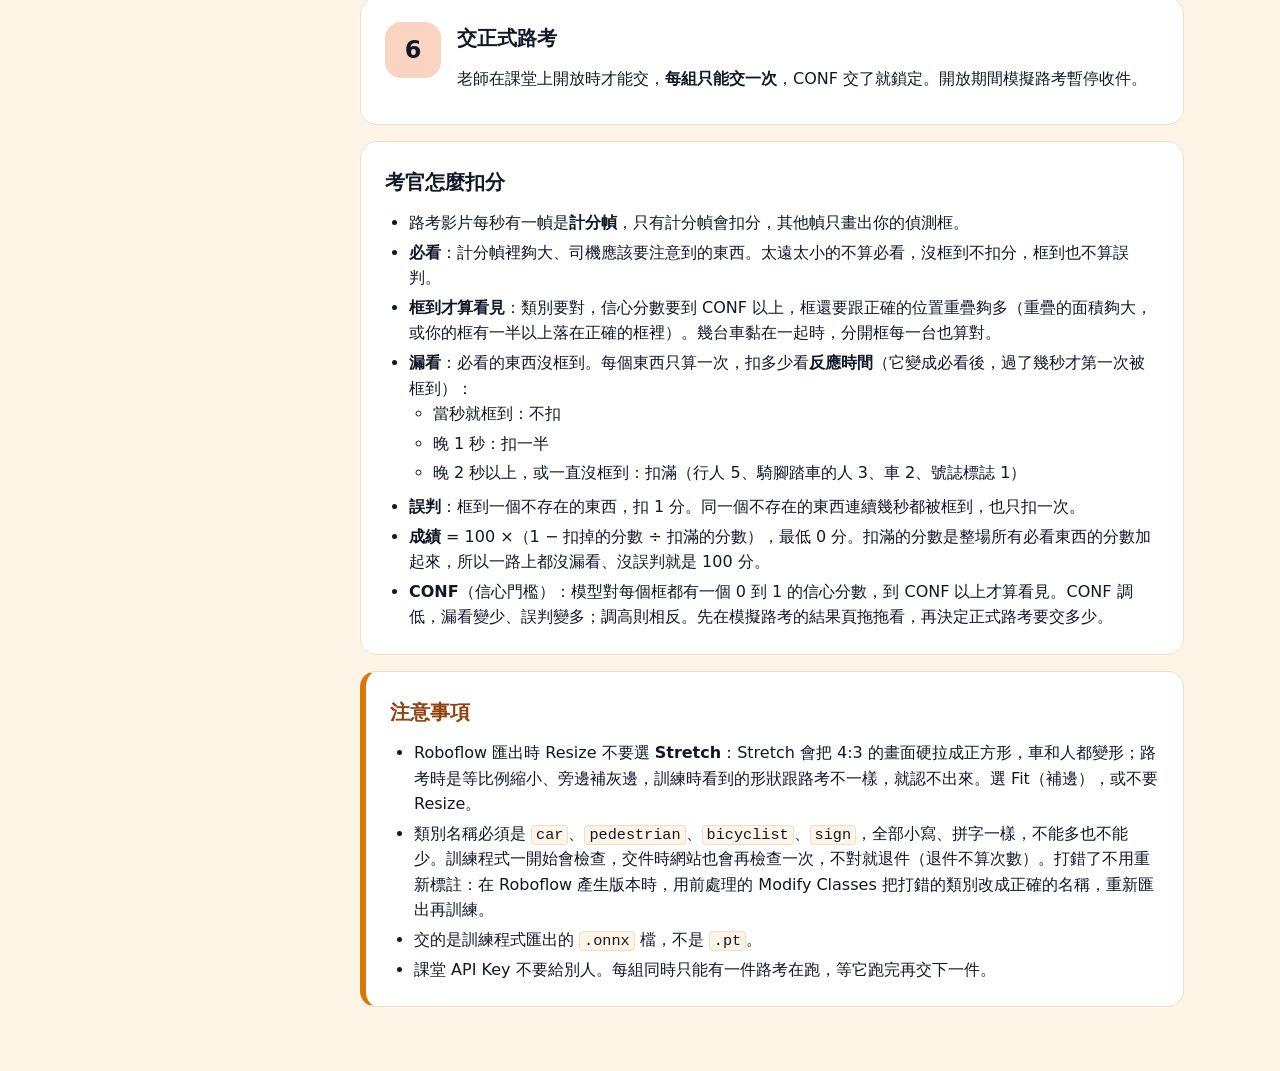
==== commit c4137364: "README: lukao.vanscoding.com; class-name tip: fix typos with Roboflow Modify Classes Co-Authored-By:" ====
--- a/src/road_test/web/static/index.html
+++ b/src/road_test/web/static/index.html
@@ -126,7 +126,7 @@
         <h2>注意事項</h2>
         <ul>
           <li>Roboflow 匯出時 Resize 不要選 <strong>Stretch</strong>：Stretch 會把 4:3 的畫面硬拉成正方形，車和人都變形；路考時是等比例縮小、旁邊補灰邊，訓練時看到的形狀跟路考不一樣，就認不出來。選 Fit（補邊），或不要 Resize。</li>
-          <li>類別名稱必須是 <code>car</code>、<code>pedestrian</code>、<code>bicyclist</code>、<code>sign</code>，全部小寫、拼字一樣，不能多也不能少。訓練程式一開始會檢查，交件時網站也會再檢查一次，不對就退件（退件不算次數）。</li>
+          <li>類別名稱必須是 <code>car</code>、<code>pedestrian</code>、<code>bicyclist</code>、<code>sign</code>，全部小寫、拼字一樣，不能多也不能少。訓練程式一開始會檢查，交件時網站也會再檢查一次，不對就退件（退件不算次數）。打錯了不用重新標註：在 Roboflow 產生版本時，用前處理的 Modify Classes 把打錯的類別改成正確的名稱，重新匯出再訓練。</li>
           <li>交的是訓練程式匯出的 <code>.onnx</code> 檔，不是 <code>.pt</code>。</li>
           <li>課堂 API Key 不要給別人。每組同時只能有一件路考在跑，等它跑完再交下一件。</li>
         </ul>
--- a/src/road_test/web/static/style.css
+++ b/src/road_test/web/static/style.css
@@ -260,10 +260,9 @@
   .player:not(:fullscreen) .panel { max-height: 50vh; }
 }
 
-/* ---- 管理頁（teacher.html、teacher-password.html） ---- */
+/* ---- 管理頁（teacher.html） ---- */
 body.admin main { max-width: var(--page-admin); }
 .row { display: flex; align-items: center; gap: var(--s-12); flex-wrap: wrap; margin-top: var(--s-12); }
 .row button, .row label { margin: 0; }
 .row select { width: auto; }
-td.code { font: 600 var(--fs-20)/1.2 var(--mono); letter-spacing: .06em; }
 td.actions button + button { margin-left: var(--s-8); }
